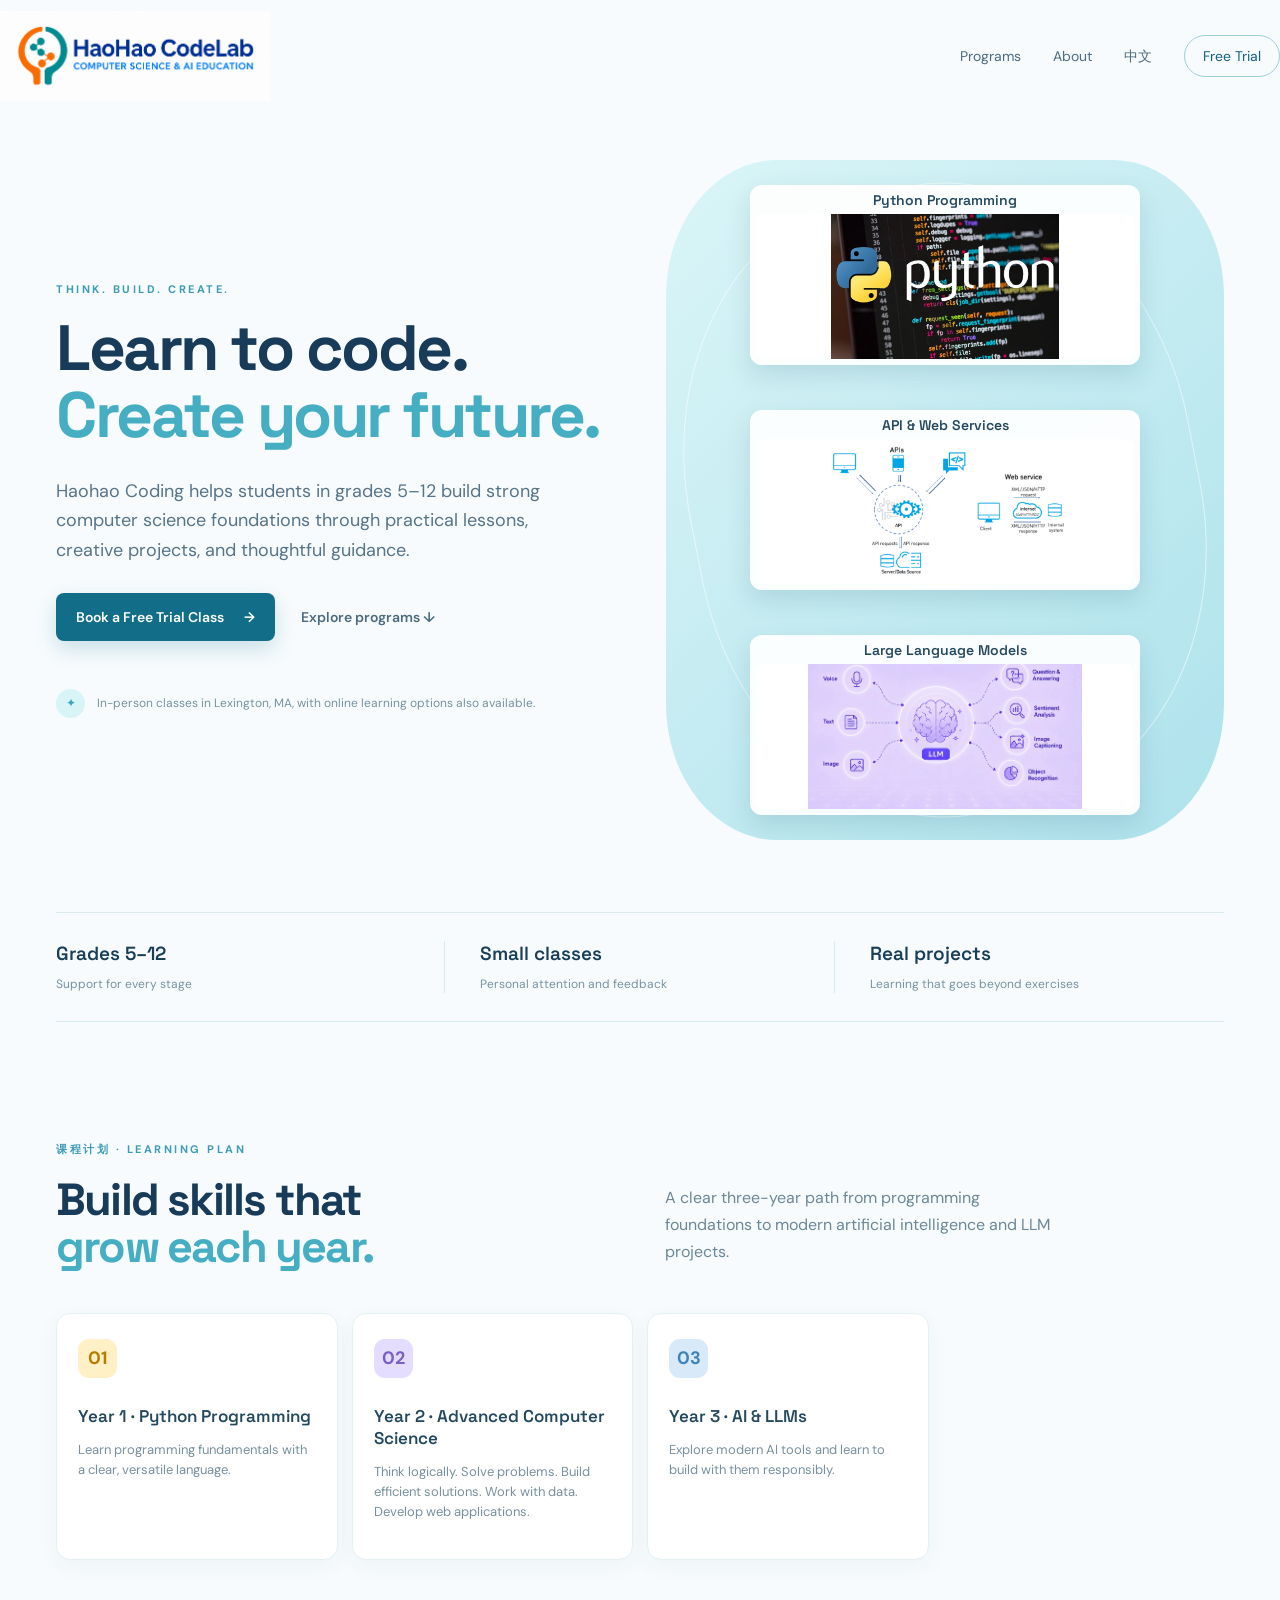
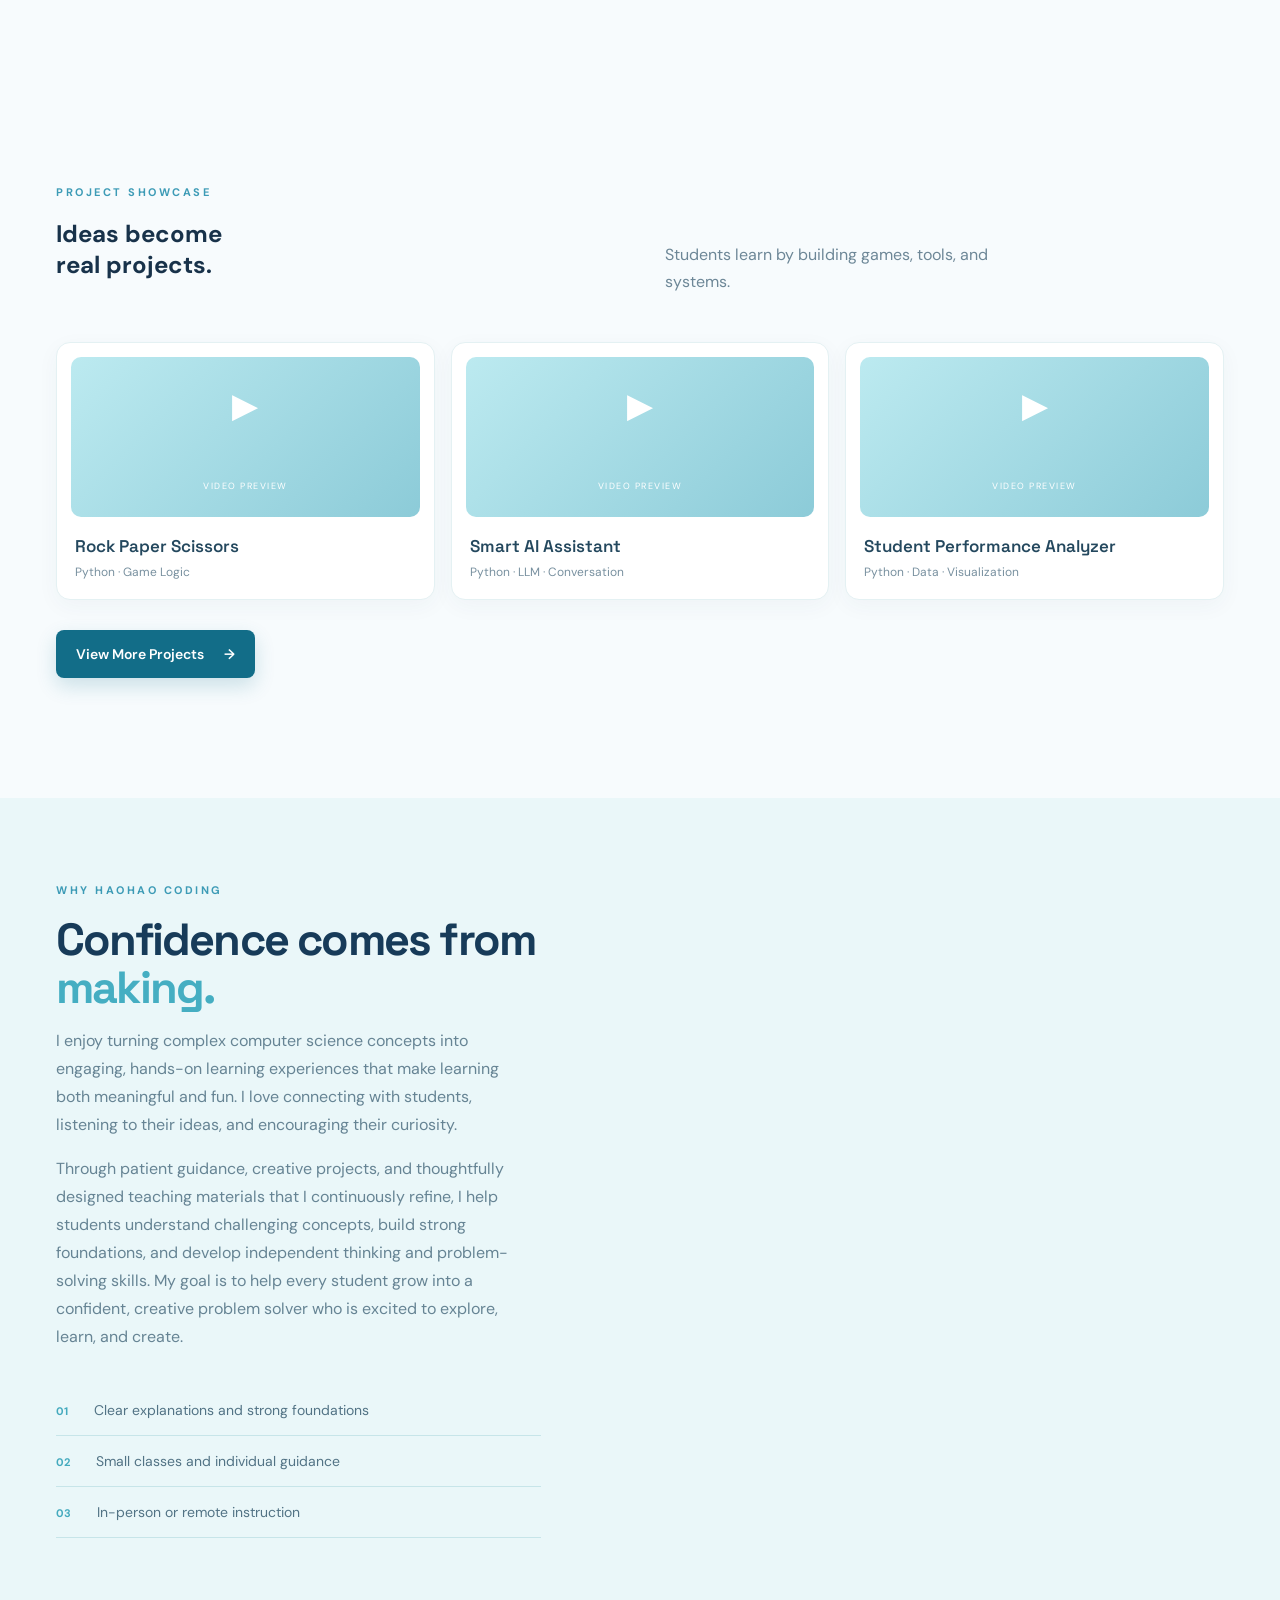
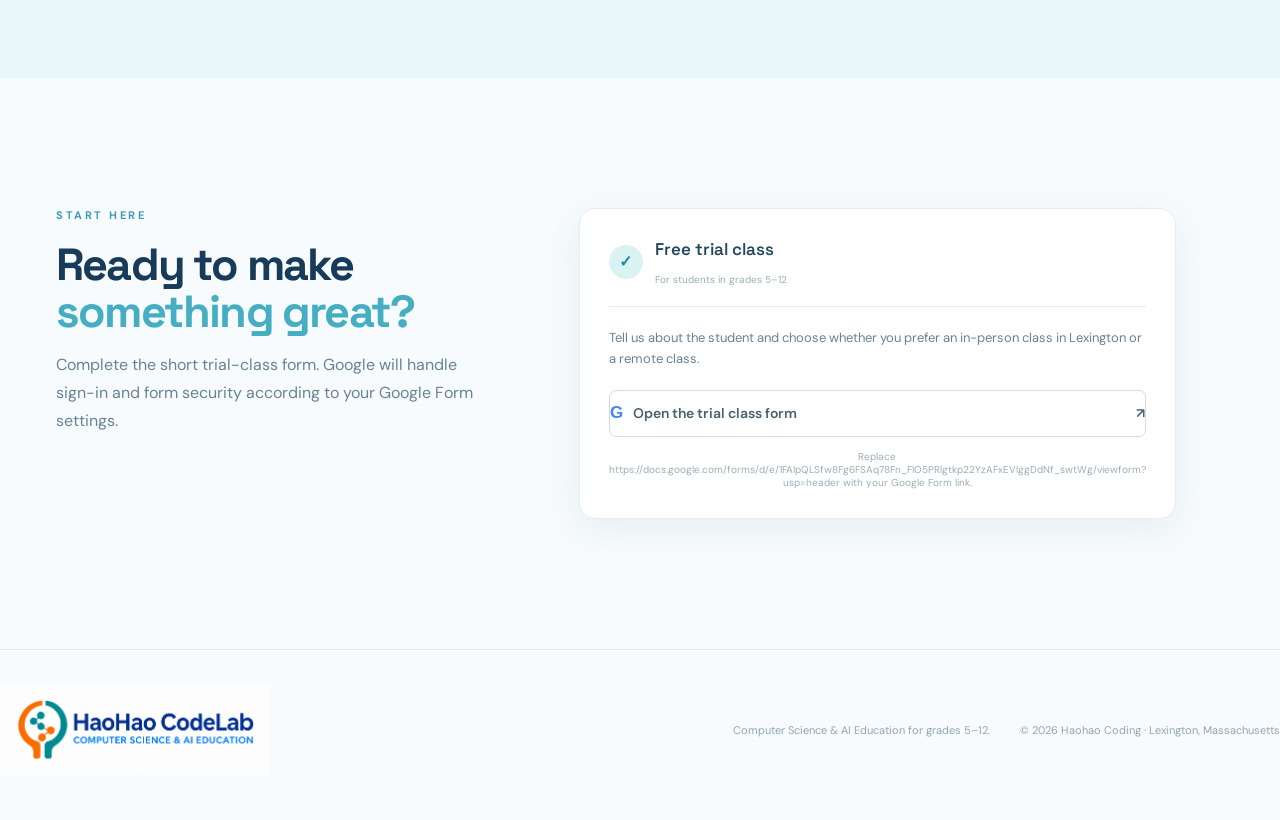
==== index.html @ fd40364b "first version" ====
<!doctype html>
<html lang="en">
<head><meta charset="utf-8"><meta name="viewport" content="width=device-width, initial-scale=1"><title>Haohao Coding | Computer Science &amp; AI Education</title><link rel="stylesheet" href="static/style.css"></head>
<body>
<header class="site-header"><a class="brand logo-brand" href="#top"><img src="static/logo-english.png" alt="HaoHao CodeLab"></a><nav><a href="#programs">Programs</a><a href="#about">About</a><a href="index-zh.html">中文</a><a class="nav-cta" href="https://docs.google.com/forms/d/e/1FAIpQLSfw8Fg6FSAq78Fn_FIO5PRlgtkp22YzAFxEVlggDdNf_swtWg/viewform?usp=header">Free Trial</a></nav></header>
<main id="top">
<section class="hero-home"><div class="hero-copy"><p class="eyebrow">THINK. BUILD. CREATE.</p><h1>Learn to code.<br><span>Create your future.</span></h1><p class="hero-lede">Haohao Coding helps students in grades 5–12 build strong computer science foundations through practical lessons, creative projects, and thoughtful guidance.</p><div class="hero-actions"><a class="button primary" href="https://docs.google.com/forms/d/e/1FAIpQLSfw8Fg6FSAq78Fn_FIO5PRlgtkp22YzAFxEVlggDdNf_swtWg/viewform?usp=header">Book a Free Trial Class <span>→</span></a><a class="text-link" href="#programs">Explore programs ↓</a></div><div class="hero-note"><span class="note-icon">✦</span><span>In-person classes in Lexington, MA, with online learning options also available.</span></div></div><div class="hero-art"><div class="visual-cards"><article class="visual-card"><img src="static/python-programming.png" alt="Python programming"><strong>Python Programming</strong></article><article class="visual-card"><img src="static/api-web-service.png" alt="API and web services"><strong>API &amp; Web Services</strong></article><article class="visual-card"><img src="static/llm-applications.png" alt="Large language model applications"><strong>Large Language Models</strong></article></div><div class="spark">✦</div></div></section>
<section class="trust-row"><div><strong>Grades 5–12</strong><span>Support for every stage</span></div><div><strong>Small classes</strong><span>Personal attention and feedback</span></div><div><strong>Real projects</strong><span>Learning that goes beyond exercises</span></div></section>
<section id="programs" class="section"><div class="section-heading"><div><p class="eyebrow">课程计划 · LEARNING PLAN</p><h2>Build skills that<br><span>grow each year.</span></h2></div><p>A clear three-year path from programming foundations to modern artificial intelligence and LLM projects.</p></div><div class="program-grid"><article><div class="program-icon python">01</div><h3>Year 1 · Python Programming</h3><p>Learn programming fundamentals with a clear, versatile language.</p></article><article><div class="program-icon algorithms">02</div><h3>Year 2 · Advanced Computer Science</h3><p>Think logically. Solve problems. Build efficient solutions. Work with data. Develop web applications.</p></article><article><div class="program-icon ai">03</div><h3>Year 3 · AI & LLMs</h3><p>Explore modern AI tools and learn to build with them responsibly.</p></article></div></section>
<section id="projects" class="projects-section"><div class="section-heading"><div><p class="eyebrow">PROJECT SHOWCASE</p><h2>Ideas become<br><span>real projects.</span></h2></div><p>Students learn by building games, tools, and systems.</p></div><div class="project-grid"><article class="project-card"><div class="video-placeholder">▶<small>VIDEO PREVIEW</small></div><h3>Rock Paper Scissors</h3><p>Python · Game Logic</p></article><article class="project-card"><div class="video-placeholder">▶<small>VIDEO PREVIEW</small></div><h3>Smart AI Assistant</h3><p>Python · LLM · Conversation</p></article><article class="project-card"><div class="video-placeholder">▶<small>VIDEO PREVIEW</small></div><h3>Student Performance Analyzer</h3><p>Python · Data · Visualization</p></article></div><a class="button primary project-more" href="https://docs.google.com/forms/d/e/1FAIpQLSfw8Fg6FSAq78Fn_FIO5PRlgtkp22YzAFxEVlggDdNf_swtWg/viewform?usp=header">View More Projects <span>→</span></a></section><section id="about" class="about-section"><div class="about-copy"><p class="eyebrow">WHY HAOHAO CODING</p><h2>Confidence comes from <span>making.</span></h2><p>I enjoy turning complex computer science concepts into engaging, hands-on learning experiences that make learning both meaningful and fun. I love connecting with students, listening to their ideas, and encouraging their curiosity.</p><p>Through patient guidance, creative projects, and thoughtfully designed teaching materials that I continuously refine, I help students understand challenging concepts, build strong foundations, and develop independent thinking and problem-solving skills. My goal is to help every student grow into a confident, creative problem solver who is excited to explore, learn, and create.</p><ul><li><strong>01</strong> Clear explanations and strong foundations</li><li><strong>02</strong> Small classes and individual guidance</li><li><strong>03</strong> In-person or remote instruction</li></ul></div></section>
<section id="trial" class="trial-section"><div><p class="eyebrow">START HERE</p><h2>Ready to make<br><span>something great?</span></h2><p>Complete the short trial-class form. Google will handle sign-in and form security according to your Google Form settings.</p></div><div class="trial-card"><div class="form-intro"><span class="form-check">✓</span><div><strong>Free trial class</strong><small>For students in grades 5–12</small></div></div><p class="form-copy">Tell us about the student and choose whether you prefer an in-person class in Lexington or a remote class.</p><a class="google-button google-link" href="https://docs.google.com/forms/d/e/1FAIpQLSfw8Fg6FSAq78Fn_FIO5PRlgtkp22YzAFxEVlggDdNf_swtWg/viewform?usp=header" target="_blank" rel="noopener"><span class="google-g">G</span> Open the trial class form <span class="link-arrow">↗</span></a><small class="form-footnote">Replace https://docs.google.com/forms/d/e/1FAIpQLSfw8Fg6FSAq78Fn_FIO5PRlgtkp22YzAFxEVlggDdNf_swtWg/viewform?usp=header with your Google Form link.</small></div></section>
</main><footer><a class="brand logo-brand" href="#top"><img src="static/logo-english.png" alt="HaoHao CodeLab"></a><p>Computer Science &amp; AI Education for grades 5–12.</p><span>© 2026 Haohao Coding · Lexington, Massachusetts</span></footer>
</body></html>
---- static/style.css ----
@import url('https://fonts.googleapis.com/css2?family=DM+Sans:wght@400;500;600;700&family=Space+Grotesk:wght@500;600;700&display=swap');
.visual-card img{height:150px;object-fit:contain;background:#fff}.visual-card small{display:none}.visual-cards{inset:8% 4% 10%;gap:12px}
.logo-brand{display:block;width:270px}.logo-brand img{display:block;width:100%;height:auto}.site-header{min-height:112px}
.about-photo{display:none}.about-section{grid-template-columns:1fr;gap:0}.ai-diagram{display:none}.llm-mini-diagram{display:block;width:100%;max-height:105px;object-fit:cover;object-position:center;border-radius:8px;margin-top:5px}.visual-cards{position:absolute;z-index:2;inset:12% 7% 12%;display:grid;grid-template-columns:repeat(3,1fr);gap:10px;align-items:center}.visual-card{background:#ffffffed;border-radius:12px;padding:7px;box-shadow:0 10px 25px #19536b25;color:#24485e}.visual-card img{display:block;width:100%;height:125px;object-fit:cover;border-radius:8px}.visual-card strong{display:block;font:600 12px 'Space Grotesk';margin:9px 3px 4px}.visual-card small{display:block;font-size:9px;line-height:1.35;color:#78909f;margin:0 3px 4px}.projects-section{padding:95px 0 120px}.project-grid{display:grid;grid-template-columns:repeat(3,1fr);gap:16px}.project-card{background:#fff;border:1px solid #e4f1f3;border-radius:14px;padding:14px;box-shadow:0 6px 22px #294d5d0b}.video-placeholder{height:160px;border-radius:10px;background:linear-gradient(135deg,#bceaf0,#8ccbd8);display:grid;place-items:center;color:#fff;font-size:34px}.video-placeholder small{display:block;font-size:9px;letter-spacing:1.5px}.project-card h3{font:600 17px 'Space Grotesk';color:#24485e;margin:18px 4px 7px}.project-card p{font-size:12px;color:#78909f;margin:0 4px 5px}.project-more{margin-top:30px}
.google-link{display:flex;align-items:center;justify-content:center;text-decoration:none}.link-arrow{margin-left:auto}.form-intro{display:flex;align-items:center;gap:12px;padding-bottom:20px;border-bottom:1px solid #e5eff1}.form-check{display:grid;place-items:center;width:34px;height:34px;border-radius:50%;background:#d9f3f3;color:#218b9d;font-weight:700}.form-intro strong{display:block;color:#24485e;font:600 17px 'Space Grotesk'}.form-intro small{display:block;color:#8ba1ab;font-size:11px;margin-top:4px}.form-copy{color:#668494;font-size:13px;line-height:1.65;margin:20px 0}.form-footnote{display:block;text-align:center;color:#9aadb7;font-size:10px;margin-top:14px}
:root{font-family:'DM Sans',sans-serif;color:#18324a;background:#f7fbfd}*{box-sizing:border-box}html{scroll-behavior:smooth}body{margin:0}main{max-width:1280px;margin:auto;padding:0 56px}.site-header{height:88px;display:flex;align-items:center;justify-content:space-between}.brand{display:flex;align-items:center;gap:11px;color:#173b59;text-decoration:none;font-weight:700;font-size:17px;line-height:1.05}.brand small{display:block;font-size:8px;letter-spacing:2px;color:#6d91aa;margin-top:5px}.brand-mark{display:grid;place-items:center;width:35px;height:35px;background:#bce8f1;border-radius:10px;color:#106484;font-family:serif;font-size:22px}nav{display:flex;gap:32px;align-items:center}nav a,.text-link{color:#4d6b7f;text-decoration:none;font-size:14px}.nav-cta{border:1px solid #9ecfdc;border-radius:999px;padding:11px 18px;color:#12627d!important}.hero-home{display:grid;grid-template-columns:1.02fr .98fr;gap:30px;min-height:585px;align-items:center;padding:48px 0 72px}.eyebrow{font-size:11px;letter-spacing:2.5px;color:#3d9bb6;font-weight:700;margin:0 0 19px}.hero-copy h1,.section h2,.about-copy h2,.trial-section h2{font-family:'Space Grotesk',sans-serif;font-size:clamp(42px,5vw,70px);line-height:1.05;letter-spacing:-2.5px;margin:0;color:#173b59}.hero-copy h1 span,.section h2 span,.about-copy h2 span,.trial-section h2 span{color:#45aec2}.hero-lede{font-size:18px;line-height:1.65;color:#587488;max-width:515px;margin:27px 0}.hero-actions{display:flex;align-items:center;gap:26px}.button{display:inline-flex;gap:20px;align-items:center;text-decoration:none;border:0;cursor:pointer;border-radius:8px;padding:15px 20px;font:600 14px 'DM Sans'}.primary{background:#126d88;color:#fff;box-shadow:0 8px 20px #126d8830}.text-link{font-weight:600}.hero-note{display:flex;align-items:center;gap:12px;margin-top:48px;font-size:12px;line-height:1.5;color:#7892a2}.hero-note strong{color:#467187;font-weight:600}.note-icon{display:grid;place-items:center;width:29px;height:29px;border-radius:50%;background:#d8f4f7;color:#3ca6bc}.hero-art{height:460px;position:relative;background:linear-gradient(135deg,#daf5f7,#aee2ec);border-radius:45% 45% 38% 42%;overflow:hidden}.hero-art:after{content:'';position:absolute;inset:25px;border:1px solid #fff8;border-radius:45%;transform:rotate(-11deg)}.code-card{position:absolute;z-index:2;left:16%;top:25%;width:68%;padding:18px 20px 25px;background:#173b59ed;border-radius:15px;box-shadow:0 20px 35px #19536b35;transform:rotate(-5deg)}.code-top{color:#a8c3d1;font-size:10px;display:flex;gap:6px;align-items:center;margin-bottom:25px}.code-top i{display:block;width:7px;height:7px;border-radius:50%;background:#69d1d1}.code-top i:nth-child(2){background:#f5d37a}.code-top i:nth-child(3){background:#e58a88}.code-top span{margin-left:auto}.code-card code{color:#d6f5f2;line-height:1.65;font-size:18px}.code-card b{color:#f4a87d}.code-card em{color:#79d9c3;font-style:normal}.code-card code span{color:#9dc8f4}.code-card strong{color:#f5d37a;font-weight:400}.spark{position:absolute;z-index:2;right:16%;top:19%;font-size:30px;color:#fff}.pill{position:absolute;z-index:3;bottom:15%;right:14%;padding:10px 14px;border-radius:30px;background:#fff;color:#347790;font-size:9px;letter-spacing:1px;font-weight:700;box-shadow:0 9px 20px #247a8b25}.trust-row{display:grid;grid-template-columns:repeat(3,1fr);border-top:1px solid #d9ebef;border-bottom:1px solid #d9ebef;padding:28px 0;margin-bottom:120px}.trust-row div{padding:0 35px;border-right:1px solid #d9ebef}.trust-row div:first-child{padding-left:0}.trust-row div:last-child{border:0}.trust-row strong{display:block;color:#183e58;font:600 19px 'Space Grotesk';margin-bottom:6px}.trust-row span{color:#7892a2;font-size:12px}.section{padding-bottom:130px}.section-heading{display:grid;grid-template-columns:1fr 1fr;gap:50px;align-items:end;margin-bottom:42px}.section-heading p:last-child{color:#6d8797;line-height:1.7;max-width:390px;margin:0 0 5px}.section h2,.about-copy h2,.trial-section h2{font-size:45px;letter-spacing:-1.8px}.program-grid{display:grid;grid-template-columns:repeat(4,1fr);gap:14px}.program-grid article{background:#fff;padding:25px 21px 22px;border-radius:14px;box-shadow:0 6px 22px #294d5d0b;border:1px solid #e4f1f3}.program-icon{width:39px;height:39px;border-radius:11px;display:grid;place-items:center;font-size:18px;font-weight:700;margin-bottom:27px}.python{background:#fff0c6;color:#b67d00}.algorithms{background:#e5ddff;color:#7960cb}.web{background:#d4f1e7;color:#258565;font-size:14px}.ai{background:#d8eafa;color:#3e83bb}.program-grid h3{font:600 17px 'Space Grotesk';margin:0 0 11px;color:#24485e}.program-grid p{color:#78909f;font-size:13px;line-height:1.55;min-height:62px}.about-section{display:grid;grid-template-columns:.9fr 1.1fr;gap:90px;align-items:center;padding:85px 56px 140px;background:#eaf7f9;margin:0 -56px}.about-photo{height:430px;background:linear-gradient(145deg,#b8e5eb,#76bdcb);border-radius:35px 8px 35px 8px;display:grid;place-items:center}.photo-placeholder{text-align:center;color:#fff8;font:700 30px/1.1 'Space Grotesk';letter-spacing:4px;transform:rotate(-8deg)}.about-copy>p:not(.eyebrow),.trial-section>div>p:last-child{color:#668494;line-height:1.75;max-width:480px}.about-copy ul{list-style:none;padding:18px 0 0;margin:0}.about-copy li{padding:16px 0;border-bottom:1px solid #c7e5e9;color:#527385;font-size:14px}.about-copy li strong{color:#44aabe;margin-right:22px;font-size:11px}.trial-section{display:grid;grid-template-columns:.9fr 1.1fr;gap:90px;padding:130px 0}.trial-card{background:#fff;padding:29px;border-radius:16px;box-shadow:0 10px 35px #254d6014;border:1px solid #e2f0f2}.google-button{width:100%;height:47px;border:1px solid #cfdee5;border-radius:7px;background:#fff;color:#466173;font:600 14px 'DM Sans';cursor:pointer}.google-g{font:700 17px Arial;color:#4285f4;margin-right:10px}.form-divider{display:flex;align-items:center;gap:10px;color:#9aadb7;font-size:11px;margin:22px 0}.form-divider:before,.form-divider:after{content:'';height:1px;background:#e5eff1;flex:1}label{display:block;color:#567587;font-size:11px;font-weight:600;margin-bottom:14px}input,select{display:block;width:100%;margin-top:7px;border:1px solid #d7e6ea;border-radius:6px;padding:11px;font:13px 'DM Sans';color:#78909f;background:#fbfeff}.form-row{display:grid;grid-template-columns:1fr 1fr;gap:12px}.full{width:100%;justify-content:space-between;margin-top:3px}.trial-card small{display:block;text-align:center;color:#9aadb7;font-size:10px;margin-top:13px}footer{border-top:1px solid #d9ebef;padding:35px 0 45px;display:flex;align-items:center;gap:30px;color:#92a5af;font-size:11px}footer .brand{margin-right:auto}footer p{margin:0}@media(max-width:800px){main{padding:0 22px}.site-header{height:75px}nav a:not(.nav-cta){display:none}.hero-home,.about-section,.trial-section{grid-template-columns:1fr;gap:45px}.hero-home{padding:45px 0}.hero-art{height:350px}.trust-row{margin-bottom:80px}.program-grid{grid-template-columns:1fr 1fr}.section-heading{grid-template-columns:1fr;gap:18px}.about-section{margin:0 -22px;padding-left:22px;padding-right:22px}.about-photo{height:300px}.trial-section{padding:85px 0}.section{padding-bottom:80px}footer{display:block}footer .brand{margin-bottom:18px}footer p{margin-bottom:10px}}@media(max-width:480px){.hero-copy h1{font-size:43px}.program-grid,.form-row{grid-template-columns:1fr}.hero-actions{align-items:flex-start;flex-direction:column;gap:16px}.trust-row{grid-template-columns:1fr;gap:20px}.trust-row div{padding:0;border:0}.code-card{left:8%;width:84%}.code-card code{font-size:14px}}

/* Final image display override: preserve the complete artwork without cropping. */
.visual-card img{height:150px;object-fit:contain;background:#fff;object-position:center}.visual-card{overflow:hidden}
@media(max-width:800px){.visual-card img{height:115px}}

/* Stack hero visual cards vertically. */
.visual-cards{grid-template-columns:1fr;inset:7% 14% 7%;gap:8px}.visual-card{display:grid;grid-template-columns:92px 1fr;column-gap:10px;align-items:center;padding:6px}.visual-card img{height:76px;grid-row:span 2}.visual-card strong{margin:0;font-size:11px}.visual-card small{display:none}.hero-art{min-height:520px}
@media(max-width:800px){.hero-art{min-height:470px}.visual-cards{inset:6% 12%}.visual-card{grid-template-columns:78px 1fr}.visual-card img{height:64px}}

/* Larger stacked visual cards with titles above images. */
.visual-cards{inset:5% 11% 5%;gap:10px}.visual-card{display:flex;flex-direction:column;align-items:stretch;padding:8px}.visual-card strong{order:-1;margin:0 3px 6px;font-size:12px}.visual-card img{width:100%;height:105px;grid-row:auto}.hero-art{min-height:620px}
@media(max-width:800px){.hero-art{min-height:560px}.visual-cards{inset:5% 10%}.visual-card img{height:88px}}

@media(min-width:801px){.hero-art{min-height:680px}.visual-cards{inset:3% 7% 3%;gap:8px}.visual-card{padding:6px;text-align:center}.visual-card strong{font-size:14px;margin:0 0 5px}.visual-card img{height:145px}.visual-card small{text-align:center}}

/* Final hero-art shape override. */
.hero-art{border-radius:20% 20% 20% 20%}.pill{display:none}

.visual-cards{inset:1% 15% 1%}
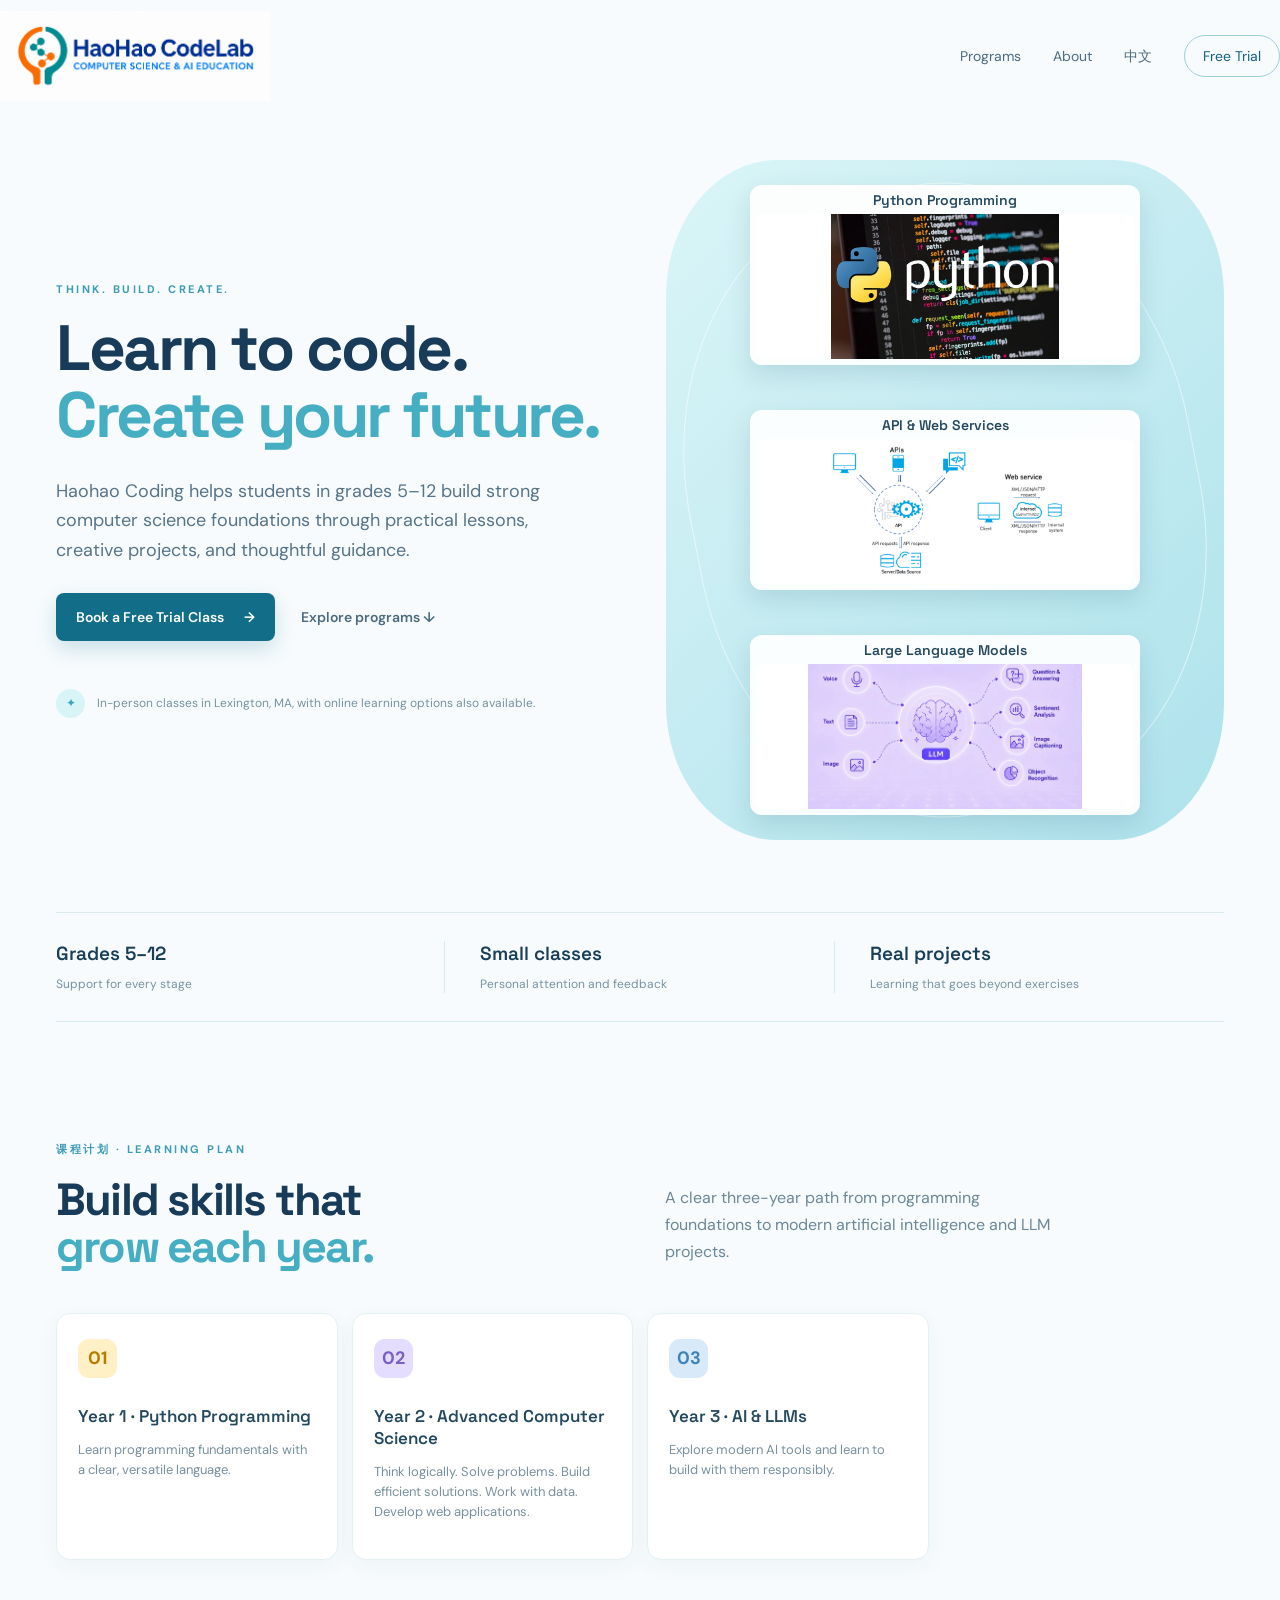
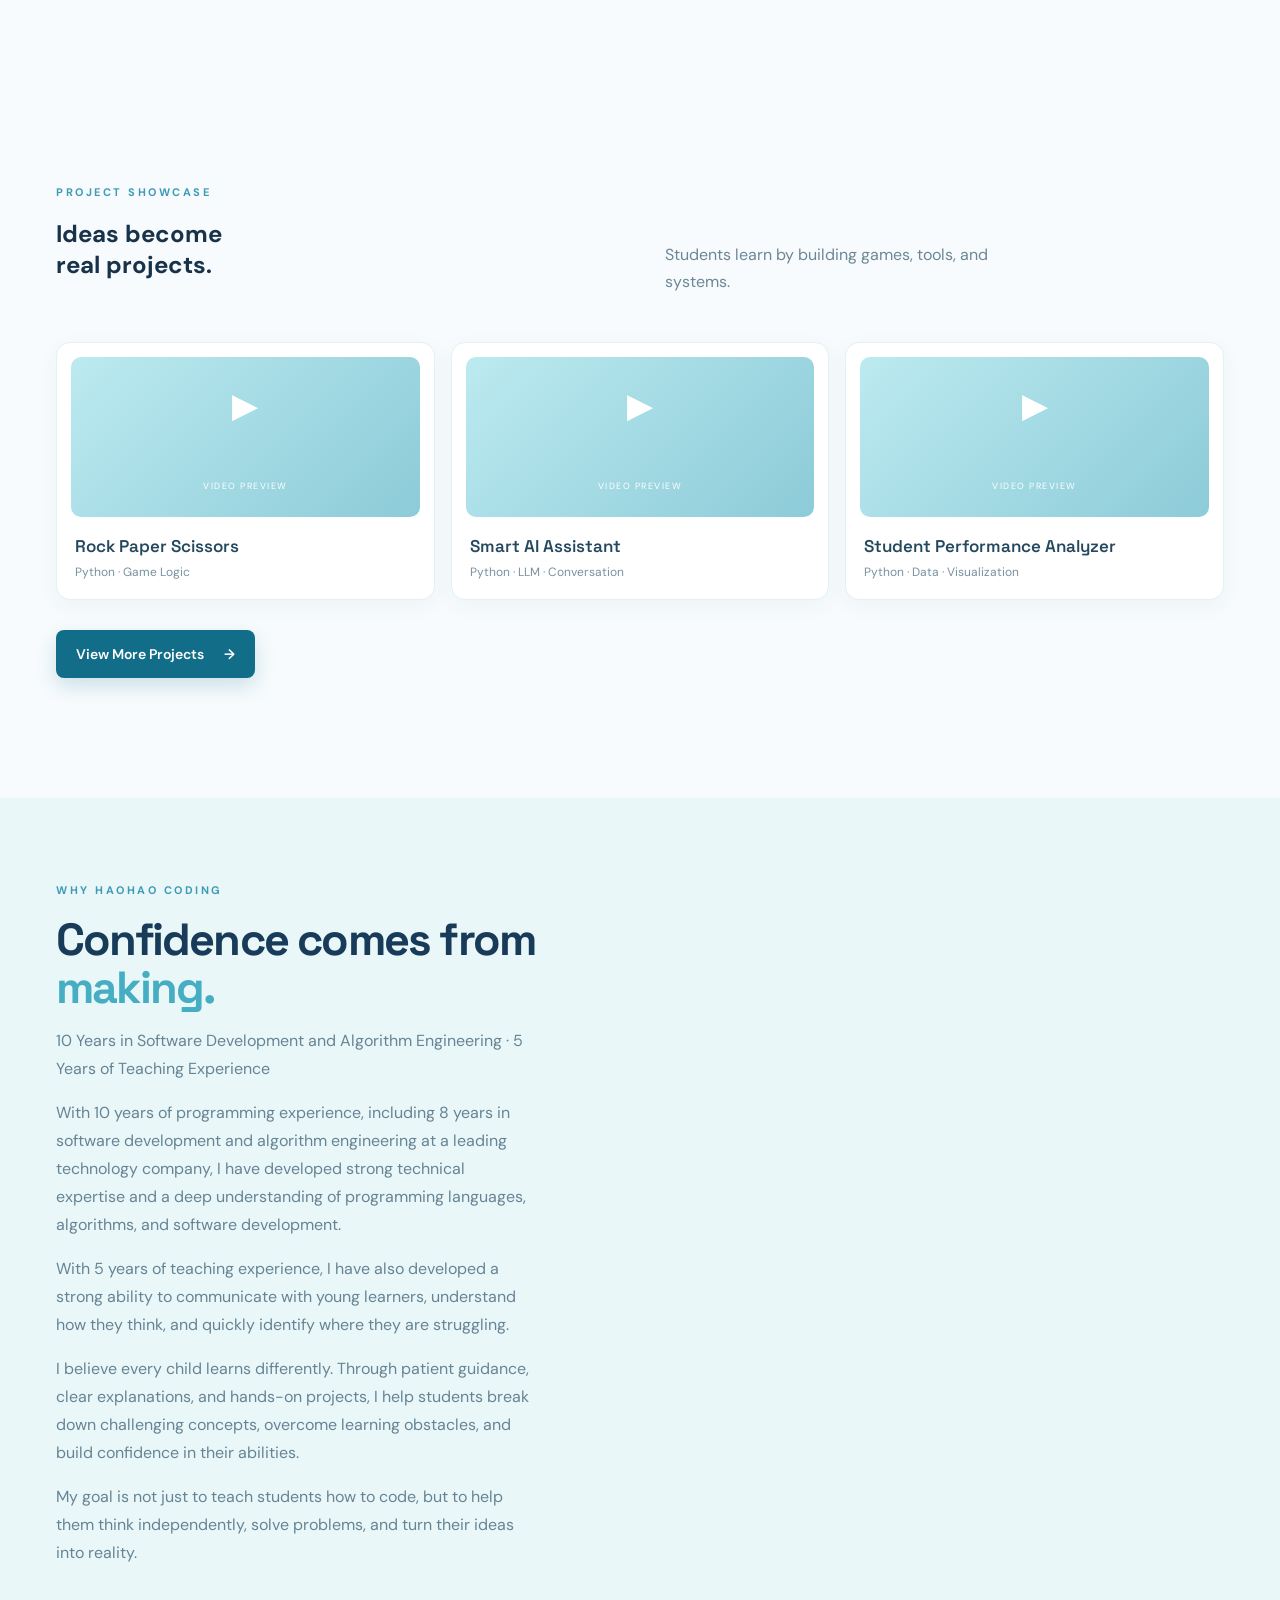
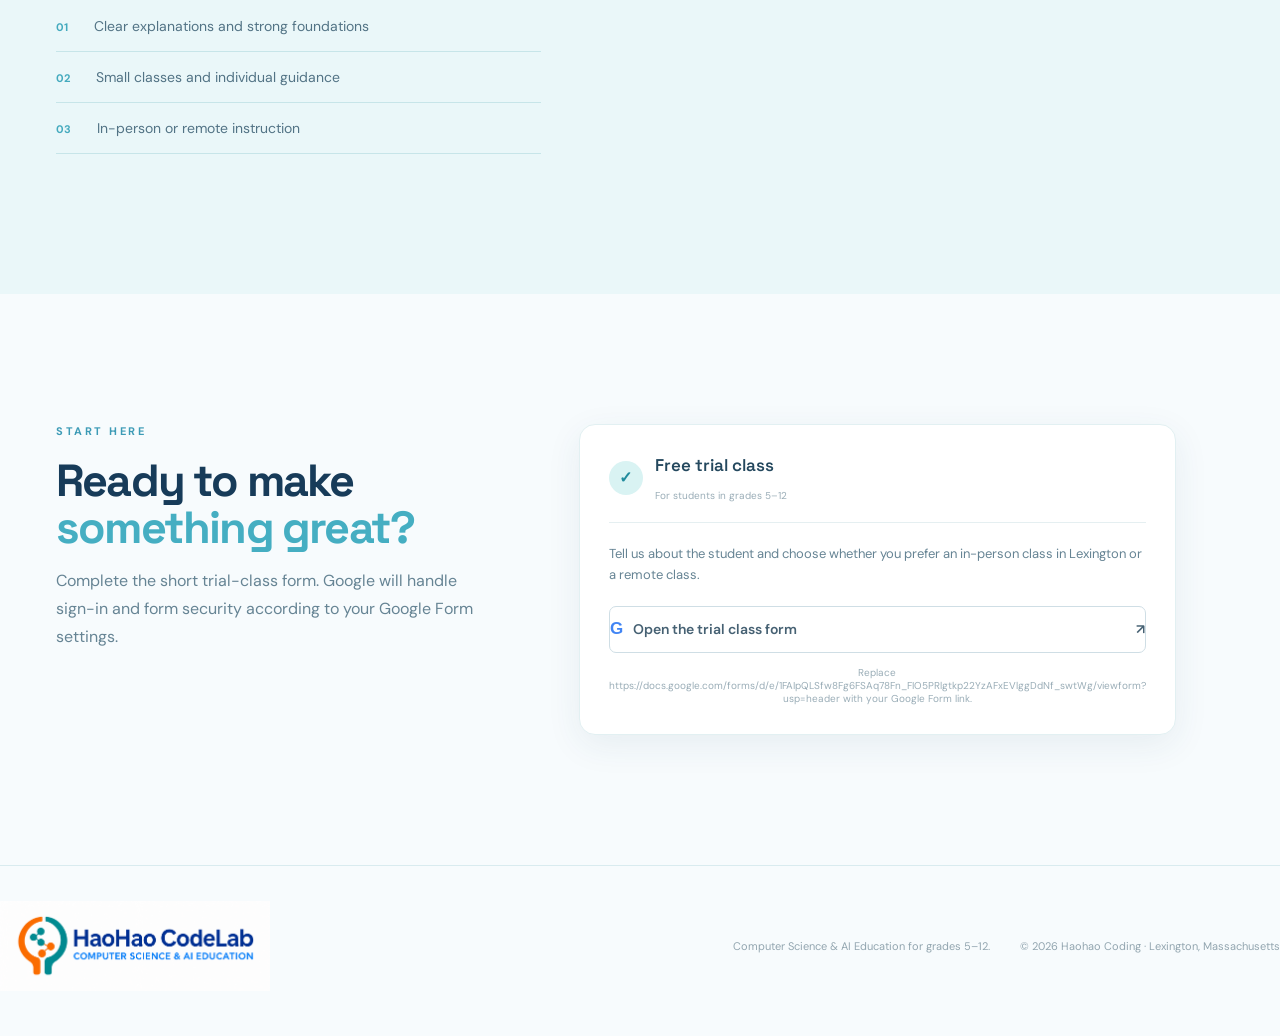
==== commit 2e34481e: "Add files via upload" ====
--- a/index.html
+++ b/index.html
@@ -7,7 +7,7 @@
 <section class="hero-home"><div class="hero-copy"><p class="eyebrow">THINK. BUILD. CREATE.</p><h1>Learn to code.<br><span>Create your future.</span></h1><p class="hero-lede">Haohao Coding helps students in grades 5–12 build strong computer science foundations through practical lessons, creative projects, and thoughtful guidance.</p><div class="hero-actions"><a class="button primary" href="https://docs.google.com/forms/d/e/1FAIpQLSfw8Fg6FSAq78Fn_FIO5PRlgtkp22YzAFxEVlggDdNf_swtWg/viewform?usp=header">Book a Free Trial Class <span>→</span></a><a class="text-link" href="#programs">Explore programs ↓</a></div><div class="hero-note"><span class="note-icon">✦</span><span>In-person classes in Lexington, MA, with online learning options also available.</span></div></div><div class="hero-art"><div class="visual-cards"><article class="visual-card"><img src="static/python-programming.png" alt="Python programming"><strong>Python Programming</strong></article><article class="visual-card"><img src="static/api-web-service.png" alt="API and web services"><strong>API &amp; Web Services</strong></article><article class="visual-card"><img src="static/llm-applications.png" alt="Large language model applications"><strong>Large Language Models</strong></article></div><div class="spark">✦</div></div></section>
 <section class="trust-row"><div><strong>Grades 5–12</strong><span>Support for every stage</span></div><div><strong>Small classes</strong><span>Personal attention and feedback</span></div><div><strong>Real projects</strong><span>Learning that goes beyond exercises</span></div></section>
 <section id="programs" class="section"><div class="section-heading"><div><p class="eyebrow">课程计划 · LEARNING PLAN</p><h2>Build skills that<br><span>grow each year.</span></h2></div><p>A clear three-year path from programming foundations to modern artificial intelligence and LLM projects.</p></div><div class="program-grid"><article><div class="program-icon python">01</div><h3>Year 1 · Python Programming</h3><p>Learn programming fundamentals with a clear, versatile language.</p></article><article><div class="program-icon algorithms">02</div><h3>Year 2 · Advanced Computer Science</h3><p>Think logically. Solve problems. Build efficient solutions. Work with data. Develop web applications.</p></article><article><div class="program-icon ai">03</div><h3>Year 3 · AI & LLMs</h3><p>Explore modern AI tools and learn to build with them responsibly.</p></article></div></section>
-<section id="projects" class="projects-section"><div class="section-heading"><div><p class="eyebrow">PROJECT SHOWCASE</p><h2>Ideas become<br><span>real projects.</span></h2></div><p>Students learn by building games, tools, and systems.</p></div><div class="project-grid"><article class="project-card"><div class="video-placeholder">▶<small>VIDEO PREVIEW</small></div><h3>Rock Paper Scissors</h3><p>Python · Game Logic</p></article><article class="project-card"><div class="video-placeholder">▶<small>VIDEO PREVIEW</small></div><h3>Smart AI Assistant</h3><p>Python · LLM · Conversation</p></article><article class="project-card"><div class="video-placeholder">▶<small>VIDEO PREVIEW</small></div><h3>Student Performance Analyzer</h3><p>Python · Data · Visualization</p></article></div><a class="button primary project-more" href="https://docs.google.com/forms/d/e/1FAIpQLSfw8Fg6FSAq78Fn_FIO5PRlgtkp22YzAFxEVlggDdNf_swtWg/viewform?usp=header">View More Projects <span>→</span></a></section><section id="about" class="about-section"><div class="about-copy"><p class="eyebrow">WHY HAOHAO CODING</p><h2>Confidence comes from <span>making.</span></h2><p>I enjoy turning complex computer science concepts into engaging, hands-on learning experiences that make learning both meaningful and fun. I love connecting with students, listening to their ideas, and encouraging their curiosity.</p><p>Through patient guidance, creative projects, and thoughtfully designed teaching materials that I continuously refine, I help students understand challenging concepts, build strong foundations, and develop independent thinking and problem-solving skills. My goal is to help every student grow into a confident, creative problem solver who is excited to explore, learn, and create.</p><ul><li><strong>01</strong> Clear explanations and strong foundations</li><li><strong>02</strong> Small classes and individual guidance</li><li><strong>03</strong> In-person or remote instruction</li></ul></div></section>
+<section id="projects" class="projects-section"><div class="section-heading"><div><p class="eyebrow">PROJECT SHOWCASE</p><h2>Ideas become<br><span>real projects.</span></h2></div><p>Students learn by building games, tools, and systems.</p></div><div class="project-grid"><article class="project-card"><div class="video-placeholder">▶<small>VIDEO PREVIEW</small></div><h3>Rock Paper Scissors</h3><p>Python · Game Logic</p></article><article class="project-card"><div class="video-placeholder">▶<small>VIDEO PREVIEW</small></div><h3>Smart AI Assistant</h3><p>Python · LLM · Conversation</p></article><article class="project-card"><div class="video-placeholder">▶<small>VIDEO PREVIEW</small></div><h3>Student Performance Analyzer</h3><p>Python · Data · Visualization</p></article></div><a class="button primary project-more" href="https://docs.google.com/forms/d/e/1FAIpQLSfw8Fg6FSAq78Fn_FIO5PRlgtkp22YzAFxEVlggDdNf_swtWg/viewform?usp=header">View More Projects <span>→</span></a></section><section id="about" class="about-section"><div class="about-copy"><p class="eyebrow">WHY HAOHAO CODING</p><h2>Confidence comes from <span>making.</span></h2><p>10 Years in Software Development and Algorithm Engineering · 5 Years of Teaching Experience</p><p>With 10 years of programming experience, including 8 years in software development and algorithm engineering at a leading technology company, I have developed strong technical expertise and a deep understanding of programming languages, algorithms, and software development.</p><p>With 5 years of teaching experience, I have also developed a strong ability to communicate with young learners, understand how they think, and quickly identify where they are struggling.</p><p>I believe every child learns differently. Through patient guidance, clear explanations, and hands-on projects, I help students break down challenging concepts, overcome learning obstacles, and build confidence in their abilities.</p><p>My goal is not just to teach students how to code, but to help them think independently, solve problems, and turn their ideas into reality.</p><ul><li><strong>01</strong> Clear explanations and strong foundations</li><li><strong>02</strong> Small classes and individual guidance</li><li><strong>03</strong> In-person or remote instruction</li></ul></div></section>
 <section id="trial" class="trial-section"><div><p class="eyebrow">START HERE</p><h2>Ready to make<br><span>something great?</span></h2><p>Complete the short trial-class form. Google will handle sign-in and form security according to your Google Form settings.</p></div><div class="trial-card"><div class="form-intro"><span class="form-check">✓</span><div><strong>Free trial class</strong><small>For students in grades 5–12</small></div></div><p class="form-copy">Tell us about the student and choose whether you prefer an in-person class in Lexington or a remote class.</p><a class="google-button google-link" href="https://docs.google.com/forms/d/e/1FAIpQLSfw8Fg6FSAq78Fn_FIO5PRlgtkp22YzAFxEVlggDdNf_swtWg/viewform?usp=header" target="_blank" rel="noopener"><span class="google-g">G</span> Open the trial class form <span class="link-arrow">↗</span></a><small class="form-footnote">Replace https://docs.google.com/forms/d/e/1FAIpQLSfw8Fg6FSAq78Fn_FIO5PRlgtkp22YzAFxEVlggDdNf_swtWg/viewform?usp=header with your Google Form link.</small></div></section>
 </main><footer><a class="brand logo-brand" href="#top"><img src="static/logo-english.png" alt="HaoHao CodeLab"></a><p>Computer Science &amp; AI Education for grades 5–12.</p><span>© 2026 Haohao Coding · Lexington, Massachusetts</span></footer>
 </body></html>
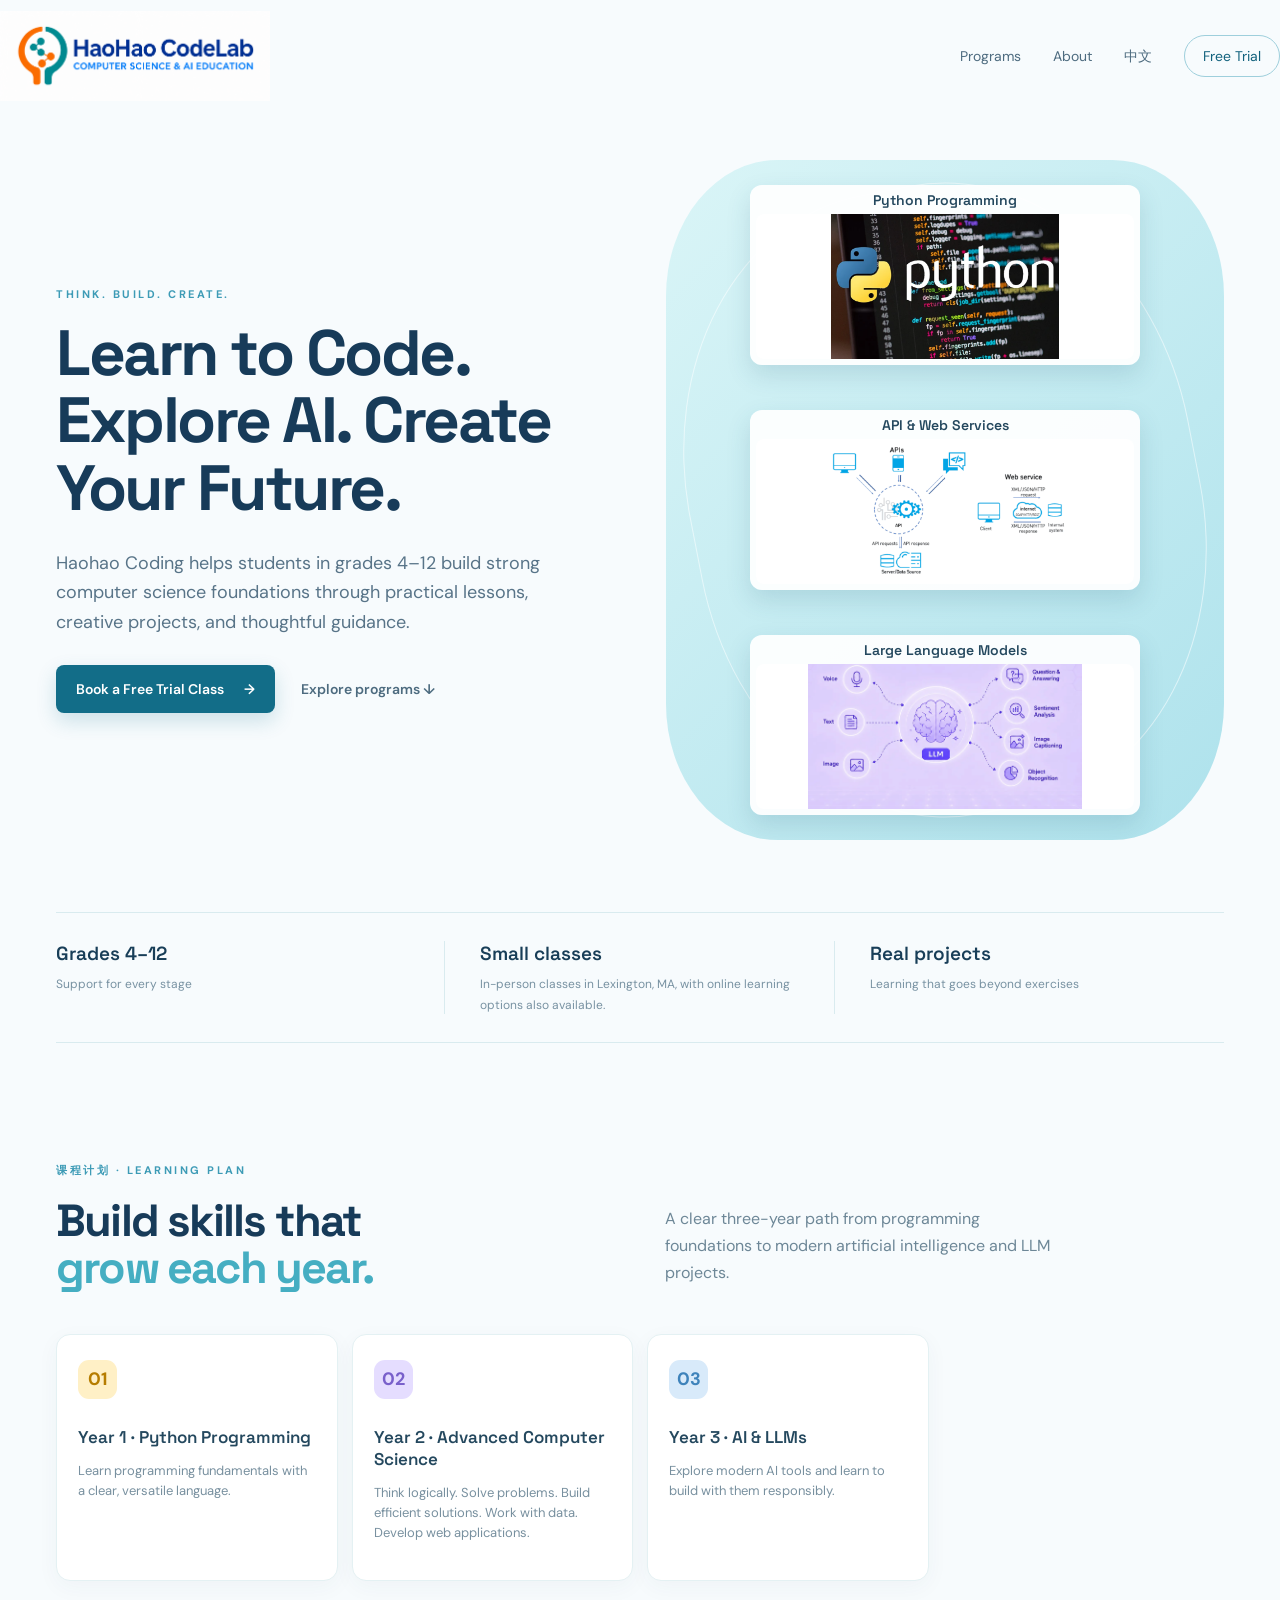
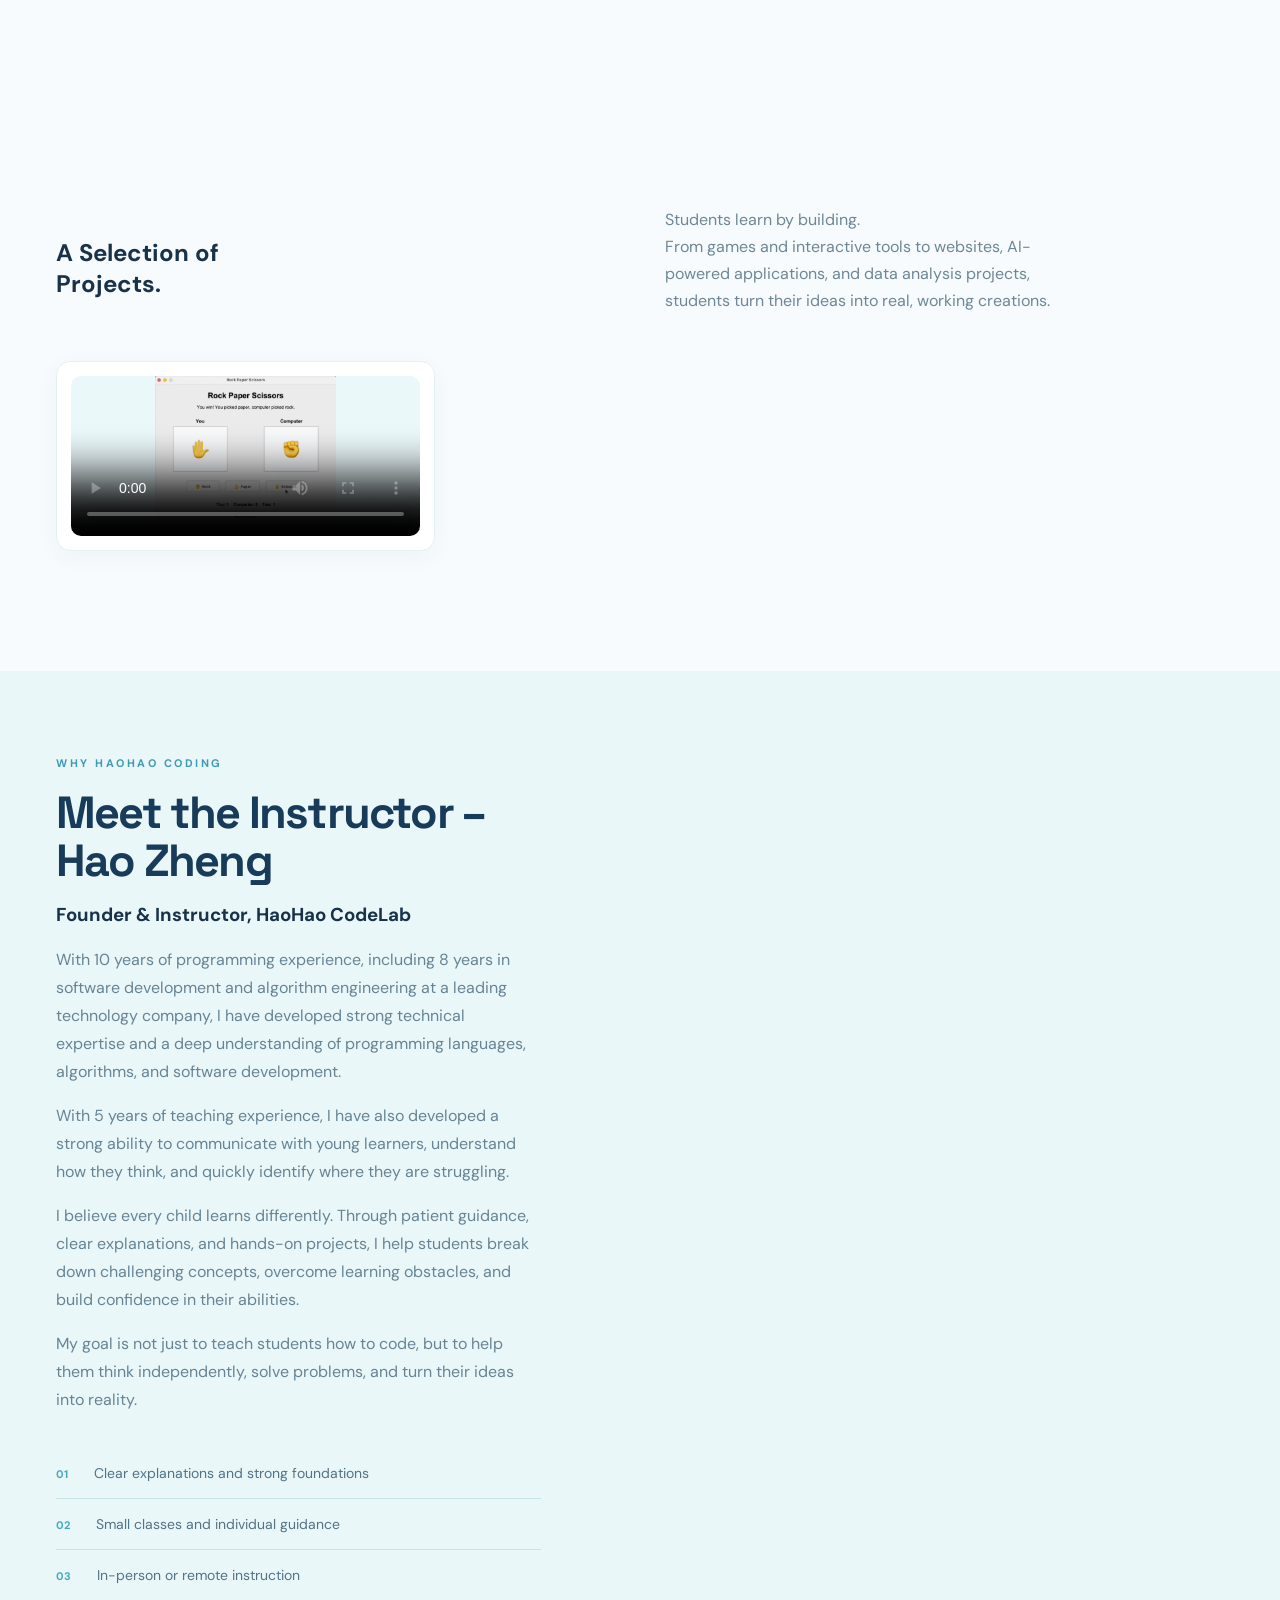
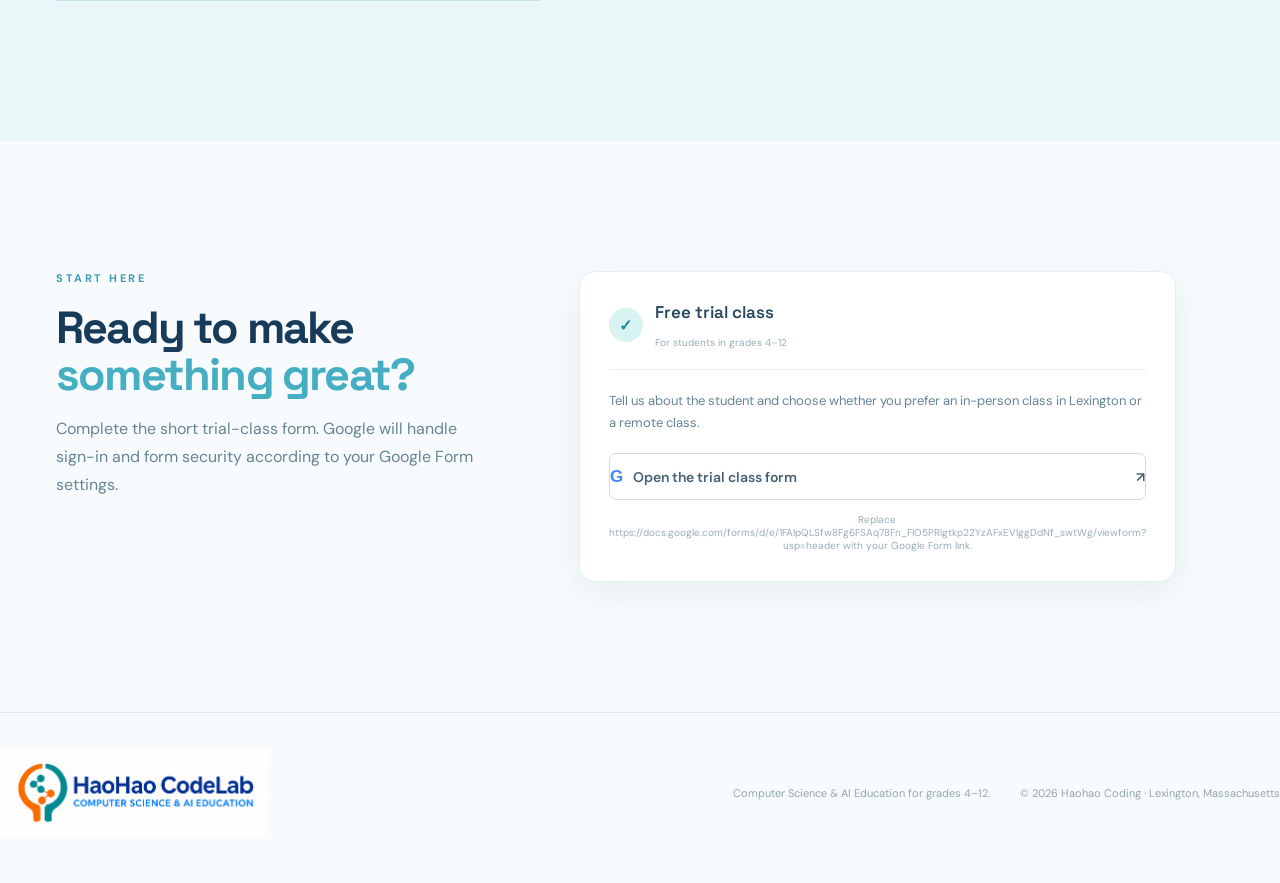
==== commit 443dfdd4: "add video/update website" ====
--- a/index.html
+++ b/index.html
@@ -4,10 +4,10 @@
 <body>
 <header class="site-header"><a class="brand logo-brand" href="#top"><img src="static/logo-english.png" alt="HaoHao CodeLab"></a><nav><a href="#programs">Programs</a><a href="#about">About</a><a href="index-zh.html">中文</a><a class="nav-cta" href="https://docs.google.com/forms/d/e/1FAIpQLSfw8Fg6FSAq78Fn_FIO5PRlgtkp22YzAFxEVlggDdNf_swtWg/viewform?usp=header">Free Trial</a></nav></header>
 <main id="top">
-<section class="hero-home"><div class="hero-copy"><p class="eyebrow">THINK. BUILD. CREATE.</p><h1>Learn to code.<br><span>Create your future.</span></h1><p class="hero-lede">Haohao Coding helps students in grades 5–12 build strong computer science foundations through practical lessons, creative projects, and thoughtful guidance.</p><div class="hero-actions"><a class="button primary" href="https://docs.google.com/forms/d/e/1FAIpQLSfw8Fg6FSAq78Fn_FIO5PRlgtkp22YzAFxEVlggDdNf_swtWg/viewform?usp=header">Book a Free Trial Class <span>→</span></a><a class="text-link" href="#programs">Explore programs ↓</a></div><div class="hero-note"><span class="note-icon">✦</span><span>In-person classes in Lexington, MA, with online learning options also available.</span></div></div><div class="hero-art"><div class="visual-cards"><article class="visual-card"><img src="static/python-programming.png" alt="Python programming"><strong>Python Programming</strong></article><article class="visual-card"><img src="static/api-web-service.png" alt="API and web services"><strong>API &amp; Web Services</strong></article><article class="visual-card"><img src="static/llm-applications.png" alt="Large language model applications"><strong>Large Language Models</strong></article></div><div class="spark">✦</div></div></section>
-<section class="trust-row"><div><strong>Grades 5–12</strong><span>Support for every stage</span></div><div><strong>Small classes</strong><span>Personal attention and feedback</span></div><div><strong>Real projects</strong><span>Learning that goes beyond exercises</span></div></section>
+<section class="hero-home"><div class="hero-copy"><p class="eyebrow">THINK. BUILD. CREATE.</p><h1>Learn to Code.<br><span>Explore AI. Create Your Future.</span></h1><p class="hero-lede">Haohao Coding helps students in grades 4–12 build strong computer science foundations through practical lessons, creative projects, and thoughtful guidance.</p><div class="hero-actions"><a class="button primary" href="https://docs.google.com/forms/d/e/1FAIpQLSfw8Fg6FSAq78Fn_FIO5PRlgtkp22YzAFxEVlggDdNf_swtWg/viewform?usp=header">Book a Free Trial Class <span>→</span></a><a class="text-link" href="#programs">Explore programs ↓</a></div></div><div class="hero-art"><div class="visual-cards"><article class="visual-card"><img src="static/python-programming.png" alt="Python programming"><strong>Python Programming</strong></article><article class="visual-card"><img src="static/api-web-service.png" alt="API and web services"><strong>API &amp; Web Services</strong></article><article class="visual-card"><img src="static/llm-applications.png" alt="Large language model applications"><strong>Large Language Models</strong></article></div><div class="spark">✦</div></div></section>
+<section class="trust-row"><div><strong>Grades 4–12</strong><span>Support for every stage</span></div><div><strong>Small classes</strong><span>In-person classes in Lexington, MA, with online learning options also available.</span></div><div><strong>Real projects</strong><span>Learning that goes beyond exercises</span></div></section>
 <section id="programs" class="section"><div class="section-heading"><div><p class="eyebrow">课程计划 · LEARNING PLAN</p><h2>Build skills that<br><span>grow each year.</span></h2></div><p>A clear three-year path from programming foundations to modern artificial intelligence and LLM projects.</p></div><div class="program-grid"><article><div class="program-icon python">01</div><h3>Year 1 · Python Programming</h3><p>Learn programming fundamentals with a clear, versatile language.</p></article><article><div class="program-icon algorithms">02</div><h3>Year 2 · Advanced Computer Science</h3><p>Think logically. Solve problems. Build efficient solutions. Work with data. Develop web applications.</p></article><article><div class="program-icon ai">03</div><h3>Year 3 · AI & LLMs</h3><p>Explore modern AI tools and learn to build with them responsibly.</p></article></div></section>
-<section id="projects" class="projects-section"><div class="section-heading"><div><p class="eyebrow">PROJECT SHOWCASE</p><h2>Ideas become<br><span>real projects.</span></h2></div><p>Students learn by building games, tools, and systems.</p></div><div class="project-grid"><article class="project-card"><div class="video-placeholder">▶<small>VIDEO PREVIEW</small></div><h3>Rock Paper Scissors</h3><p>Python · Game Logic</p></article><article class="project-card"><div class="video-placeholder">▶<small>VIDEO PREVIEW</small></div><h3>Smart AI Assistant</h3><p>Python · LLM · Conversation</p></article><article class="project-card"><div class="video-placeholder">▶<small>VIDEO PREVIEW</small></div><h3>Student Performance Analyzer</h3><p>Python · Data · Visualization</p></article></div><a class="button primary project-more" href="https://docs.google.com/forms/d/e/1FAIpQLSfw8Fg6FSAq78Fn_FIO5PRlgtkp22YzAFxEVlggDdNf_swtWg/viewform?usp=header">View More Projects <span>→</span></a></section><section id="about" class="about-section"><div class="about-copy"><p class="eyebrow">WHY HAOHAO CODING</p><h2>Confidence comes from <span>making.</span></h2><p>10 Years in Software Development and Algorithm Engineering · 5 Years of Teaching Experience</p><p>With 10 years of programming experience, including 8 years in software development and algorithm engineering at a leading technology company, I have developed strong technical expertise and a deep understanding of programming languages, algorithms, and software development.</p><p>With 5 years of teaching experience, I have also developed a strong ability to communicate with young learners, understand how they think, and quickly identify where they are struggling.</p><p>I believe every child learns differently. Through patient guidance, clear explanations, and hands-on projects, I help students break down challenging concepts, overcome learning obstacles, and build confidence in their abilities.</p><p>My goal is not just to teach students how to code, but to help them think independently, solve problems, and turn their ideas into reality.</p><ul><li><strong>01</strong> Clear explanations and strong foundations</li><li><strong>02</strong> Small classes and individual guidance</li><li><strong>03</strong> In-person or remote instruction</li></ul></div></section>
-<section id="trial" class="trial-section"><div><p class="eyebrow">START HERE</p><h2>Ready to make<br><span>something great?</span></h2><p>Complete the short trial-class form. Google will handle sign-in and form security according to your Google Form settings.</p></div><div class="trial-card"><div class="form-intro"><span class="form-check">✓</span><div><strong>Free trial class</strong><small>For students in grades 5–12</small></div></div><p class="form-copy">Tell us about the student and choose whether you prefer an in-person class in Lexington or a remote class.</p><a class="google-button google-link" href="https://docs.google.com/forms/d/e/1FAIpQLSfw8Fg6FSAq78Fn_FIO5PRlgtkp22YzAFxEVlggDdNf_swtWg/viewform?usp=header" target="_blank" rel="noopener"><span class="google-g">G</span> Open the trial class form <span class="link-arrow">↗</span></a><small class="form-footnote">Replace https://docs.google.com/forms/d/e/1FAIpQLSfw8Fg6FSAq78Fn_FIO5PRlgtkp22YzAFxEVlggDdNf_swtWg/viewform?usp=header with your Google Form link.</small></div></section>
-</main><footer><a class="brand logo-brand" href="#top"><img src="static/logo-english.png" alt="HaoHao CodeLab"></a><p>Computer Science &amp; AI Education for grades 5–12.</p><span>© 2026 Haohao Coding · Lexington, Massachusetts</span></footer>
+<section id="projects" class="projects-section"><div class="section-heading"><div><h2>A Selection of<br><span>Projects.</span></h2></div><p>Students learn by building.<br>From games and interactive tools to websites, AI-powered applications, and data analysis projects, students turn their ideas into real, working creations.</p></div><div class="project-grid"><article class="project-card"><video class="project-video" controls preload="metadata" poster="static/rockpaperscissors.png"><source src="static/projects.mp4" type="video/mp4">Your browser does not support the video tag.</video></article></div></section><section id="about" class="about-section"><div class="about-copy"><p class="eyebrow">WHY HAOHAO CODING</p><h2>Meet the Instructor – Hao Zheng</h2><h3>Founder &amp; Instructor, HaoHao CodeLab</h3><p>With 10 years of programming experience, including 8 years in software development and algorithm engineering at a leading technology company, I have developed strong technical expertise and a deep understanding of programming languages, algorithms, and software development.</p><p>With 5 years of teaching experience, I have also developed a strong ability to communicate with young learners, understand how they think, and quickly identify where they are struggling.</p><p>I believe every child learns differently. Through patient guidance, clear explanations, and hands-on projects, I help students break down challenging concepts, overcome learning obstacles, and build confidence in their abilities.</p><p>My goal is not just to teach students how to code, but to help them think independently, solve problems, and turn their ideas into reality.</p><ul><li><strong>01</strong> Clear explanations and strong foundations</li><li><strong>02</strong> Small classes and individual guidance</li><li><strong>03</strong> In-person or remote instruction</li></ul></div></section>
+<section id="trial" class="trial-section"><div><p class="eyebrow">START HERE</p><h2>Ready to make<br><span>something great?</span></h2><p>Complete the short trial-class form. Google will handle sign-in and form security according to your Google Form settings.</p></div><div class="trial-card"><div class="form-intro"><span class="form-check">✓</span><div><strong>Free trial class</strong><small>For students in grades 4–12</small></div></div><p class="form-copy">Tell us about the student and choose whether you prefer an in-person class in Lexington or a remote class.</p><a class="google-button google-link" href="https://docs.google.com/forms/d/e/1FAIpQLSfw8Fg6FSAq78Fn_FIO5PRlgtkp22YzAFxEVlggDdNf_swtWg/viewform?usp=header" target="_blank" rel="noopener"><span class="google-g">G</span> Open the trial class form <span class="link-arrow">↗</span></a><small class="form-footnote">Replace https://docs.google.com/forms/d/e/1FAIpQLSfw8Fg6FSAq78Fn_FIO5PRlgtkp22YzAFxEVlggDdNf_swtWg/viewform?usp=header with your Google Form link.</small></div></section>
+</main><footer><a class="brand logo-brand" href="#top"><img src="static/logo-english.png" alt="HaoHao CodeLab"></a><p>Computer Science &amp; AI Education for grades 4–12.</p><span>© 2026 Haohao Coding · Lexington, Massachusetts</span></footer>
 </body></html>
--- a/static/style.css
+++ b/static/style.css
@@ -23,3 +23,7 @@
 .hero-art{border-radius:20% 20% 20% 20%}.pill{display:none}
 
 .visual-cards{inset:1% 15% 1%}
+
+@media(max-width:800px){.hero-art{display:none}}
+.project-video{display:block;width:100%;height:160px;object-fit:contain;border-radius:10px;background:#eaf8fa}
+.hero-copy h1 span{color:#173b59}
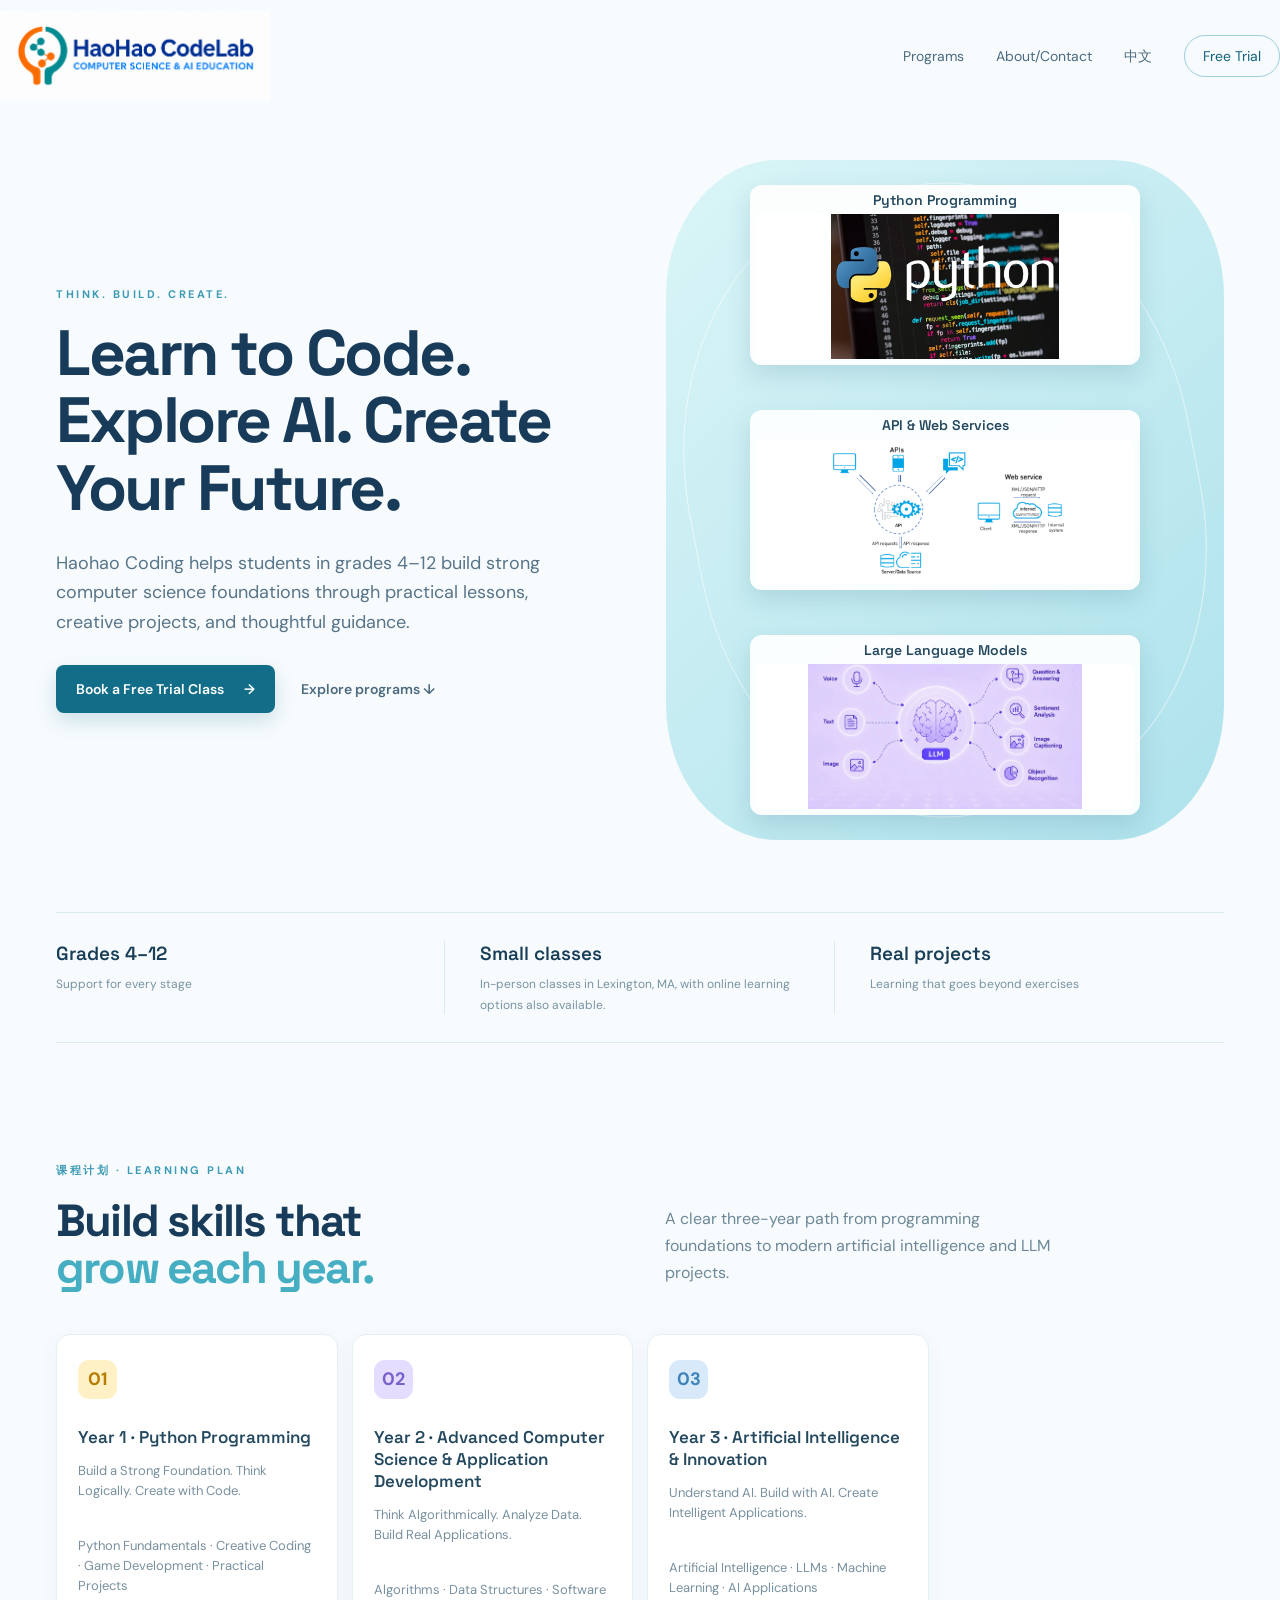
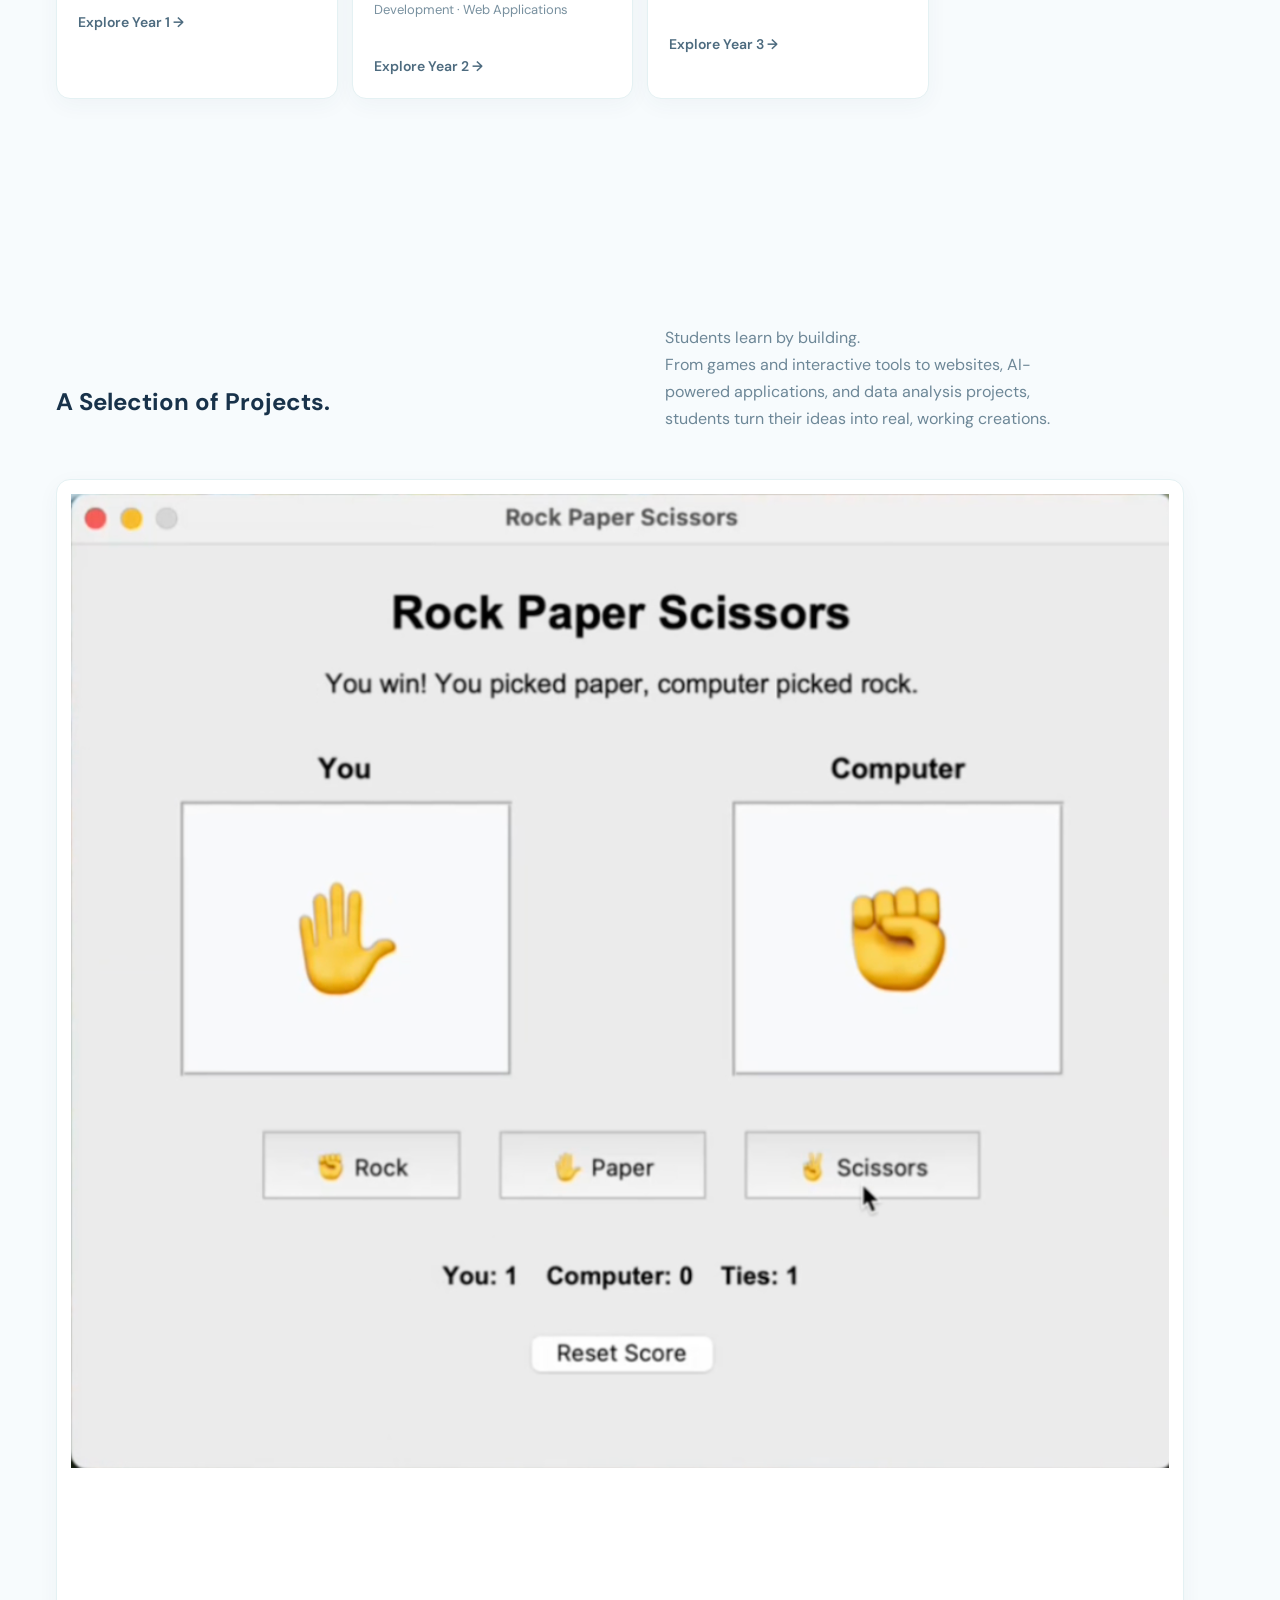
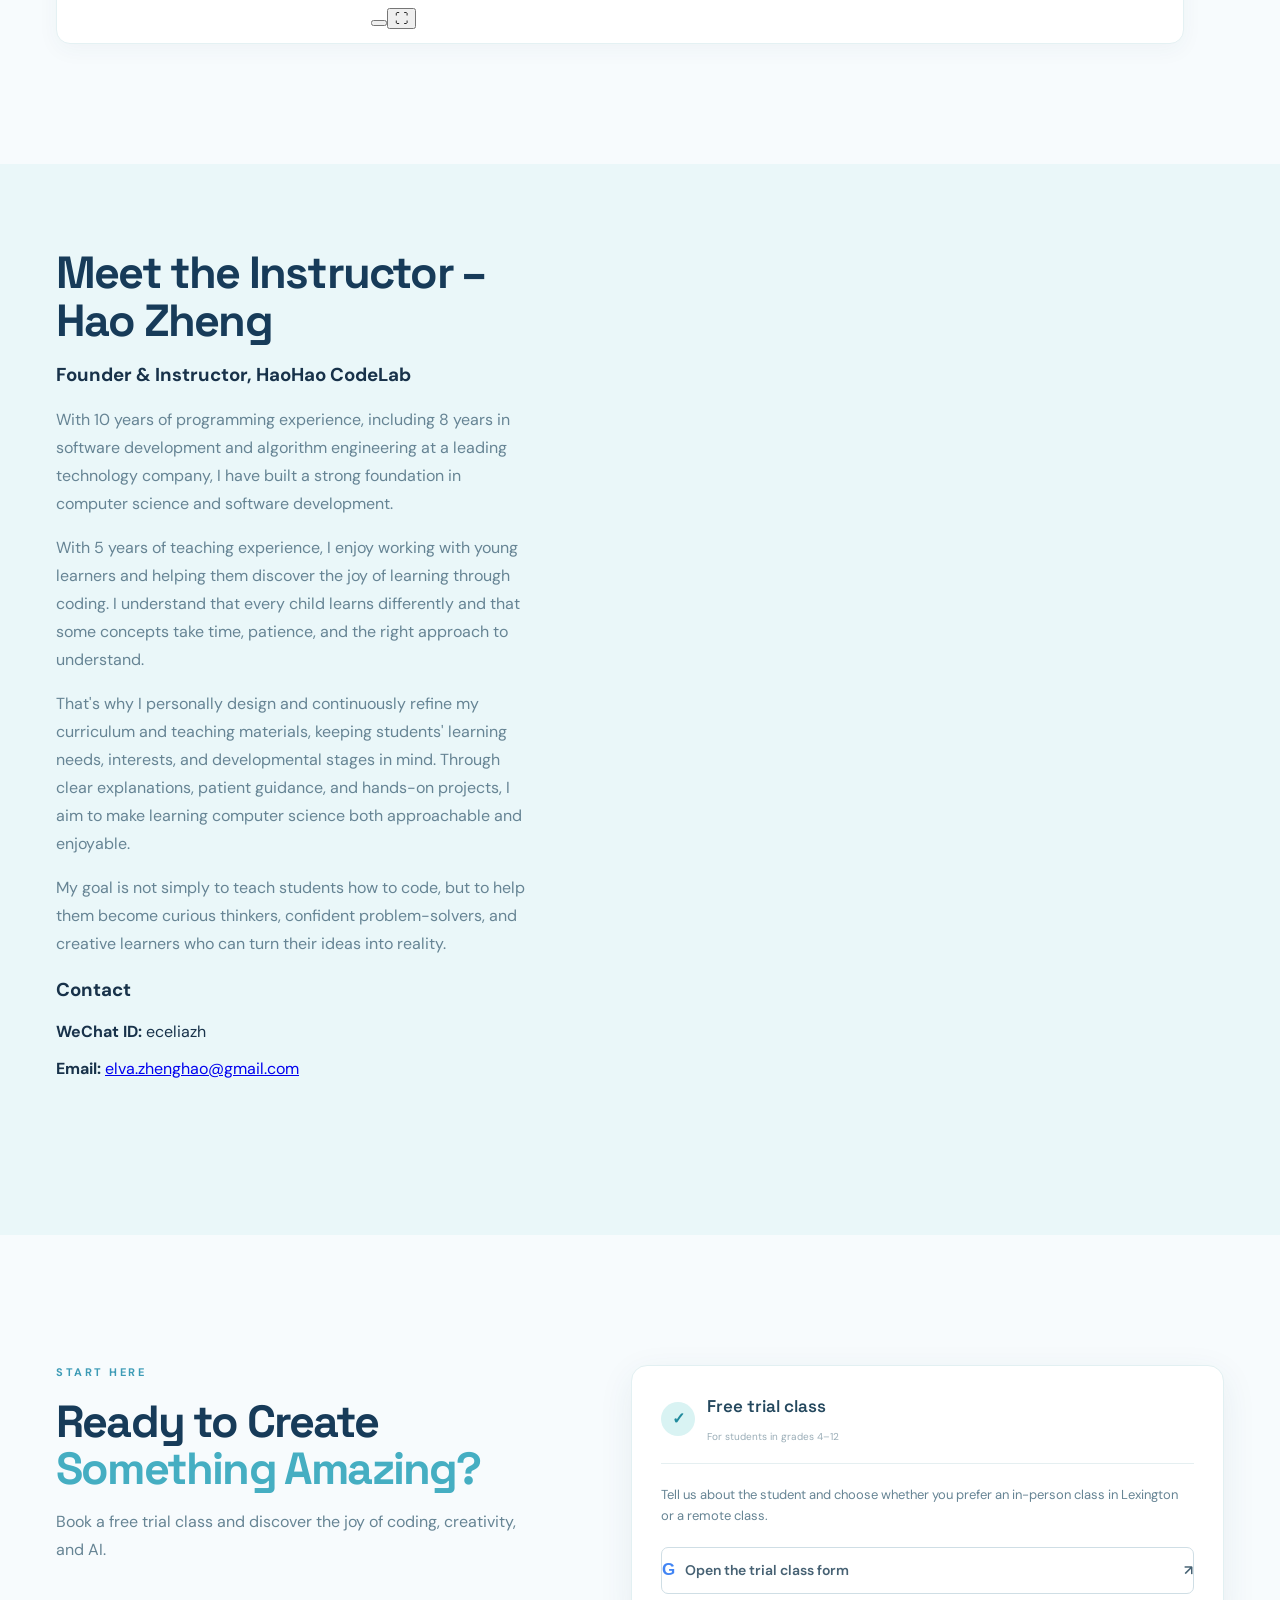
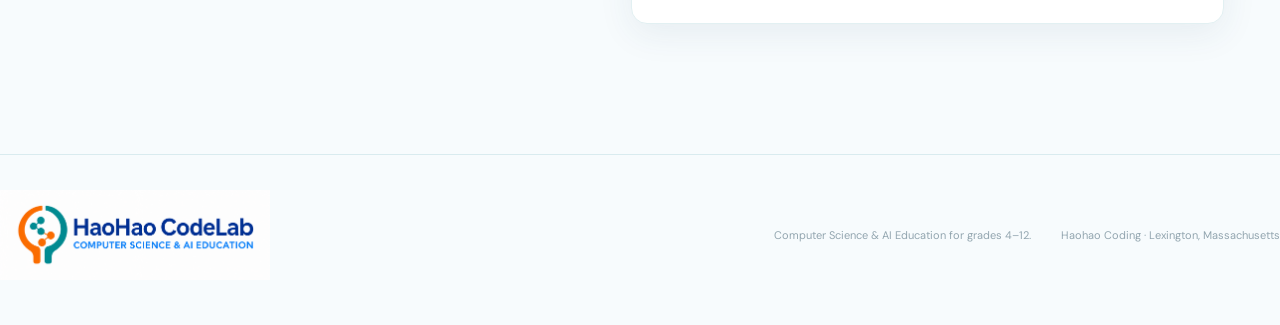
==== commit 5ce75e09: "update webpage" ====
--- a/index.html
+++ b/index.html
@@ -2,12 +2,12 @@
 <html lang="en">
 <head><meta charset="utf-8"><meta name="viewport" content="width=device-width, initial-scale=1"><title>Haohao Coding | Computer Science &amp; AI Education</title><link rel="stylesheet" href="static/style.css"></head>
 <body>
-<header class="site-header"><a class="brand logo-brand" href="#top"><img src="static/logo-english.png" alt="HaoHao CodeLab"></a><nav><a href="#programs">Programs</a><a href="#about">About</a><a href="index-zh.html">中文</a><a class="nav-cta" href="https://docs.google.com/forms/d/e/1FAIpQLSfw8Fg6FSAq78Fn_FIO5PRlgtkp22YzAFxEVlggDdNf_swtWg/viewform?usp=header">Free Trial</a></nav></header>
+<header class="site-header"><a class="brand logo-brand" href="#top"><img src="static/logo-english.png" alt="HaoHao CodeLab"></a><nav><a href="#programs">Programs</a><a href="#about">About/Contact</a><a href="index-zh.html">中文</a><a class="nav-cta" href="https://docs.google.com/forms/d/e/1FAIpQLSfw8Fg6FSAq78Fn_FIO5PRlgtkp22YzAFxEVlggDdNf_swtWg/viewform?usp=header">Free Trial</a></nav></header>
 <main id="top">
 <section class="hero-home"><div class="hero-copy"><p class="eyebrow">THINK. BUILD. CREATE.</p><h1>Learn to Code.<br><span>Explore AI. Create Your Future.</span></h1><p class="hero-lede">Haohao Coding helps students in grades 4–12 build strong computer science foundations through practical lessons, creative projects, and thoughtful guidance.</p><div class="hero-actions"><a class="button primary" href="https://docs.google.com/forms/d/e/1FAIpQLSfw8Fg6FSAq78Fn_FIO5PRlgtkp22YzAFxEVlggDdNf_swtWg/viewform?usp=header">Book a Free Trial Class <span>→</span></a><a class="text-link" href="#programs">Explore programs ↓</a></div></div><div class="hero-art"><div class="visual-cards"><article class="visual-card"><img src="static/python-programming.png" alt="Python programming"><strong>Python Programming</strong></article><article class="visual-card"><img src="static/api-web-service.png" alt="API and web services"><strong>API &amp; Web Services</strong></article><article class="visual-card"><img src="static/llm-applications.png" alt="Large language model applications"><strong>Large Language Models</strong></article></div><div class="spark">✦</div></div></section>
 <section class="trust-row"><div><strong>Grades 4–12</strong><span>Support for every stage</span></div><div><strong>Small classes</strong><span>In-person classes in Lexington, MA, with online learning options also available.</span></div><div><strong>Real projects</strong><span>Learning that goes beyond exercises</span></div></section>
-<section id="programs" class="section"><div class="section-heading"><div><p class="eyebrow">课程计划 · LEARNING PLAN</p><h2>Build skills that<br><span>grow each year.</span></h2></div><p>A clear three-year path from programming foundations to modern artificial intelligence and LLM projects.</p></div><div class="program-grid"><article><div class="program-icon python">01</div><h3>Year 1 · Python Programming</h3><p>Learn programming fundamentals with a clear, versatile language.</p></article><article><div class="program-icon algorithms">02</div><h3>Year 2 · Advanced Computer Science</h3><p>Think logically. Solve problems. Build efficient solutions. Work with data. Develop web applications.</p></article><article><div class="program-icon ai">03</div><h3>Year 3 · AI & LLMs</h3><p>Explore modern AI tools and learn to build with them responsibly.</p></article></div></section>
-<section id="projects" class="projects-section"><div class="section-heading"><div><h2>A Selection of<br><span>Projects.</span></h2></div><p>Students learn by building.<br>From games and interactive tools to websites, AI-powered applications, and data analysis projects, students turn their ideas into real, working creations.</p></div><div class="project-grid"><article class="project-card"><video class="project-video" controls preload="metadata" poster="static/rockpaperscissors.png"><source src="static/projects.mp4" type="video/mp4">Your browser does not support the video tag.</video></article></div></section><section id="about" class="about-section"><div class="about-copy"><p class="eyebrow">WHY HAOHAO CODING</p><h2>Meet the Instructor – Hao Zheng</h2><h3>Founder &amp; Instructor, HaoHao CodeLab</h3><p>With 10 years of programming experience, including 8 years in software development and algorithm engineering at a leading technology company, I have developed strong technical expertise and a deep understanding of programming languages, algorithms, and software development.</p><p>With 5 years of teaching experience, I have also developed a strong ability to communicate with young learners, understand how they think, and quickly identify where they are struggling.</p><p>I believe every child learns differently. Through patient guidance, clear explanations, and hands-on projects, I help students break down challenging concepts, overcome learning obstacles, and build confidence in their abilities.</p><p>My goal is not just to teach students how to code, but to help them think independently, solve problems, and turn their ideas into reality.</p><ul><li><strong>01</strong> Clear explanations and strong foundations</li><li><strong>02</strong> Small classes and individual guidance</li><li><strong>03</strong> In-person or remote instruction</li></ul></div></section>
-<section id="trial" class="trial-section"><div><p class="eyebrow">START HERE</p><h2>Ready to make<br><span>something great?</span></h2><p>Complete the short trial-class form. Google will handle sign-in and form security according to your Google Form settings.</p></div><div class="trial-card"><div class="form-intro"><span class="form-check">✓</span><div><strong>Free trial class</strong><small>For students in grades 4–12</small></div></div><p class="form-copy">Tell us about the student and choose whether you prefer an in-person class in Lexington or a remote class.</p><a class="google-button google-link" href="https://docs.google.com/forms/d/e/1FAIpQLSfw8Fg6FSAq78Fn_FIO5PRlgtkp22YzAFxEVlggDdNf_swtWg/viewform?usp=header" target="_blank" rel="noopener"><span class="google-g">G</span> Open the trial class form <span class="link-arrow">↗</span></a><small class="form-footnote">Replace https://docs.google.com/forms/d/e/1FAIpQLSfw8Fg6FSAq78Fn_FIO5PRlgtkp22YzAFxEVlggDdNf_swtWg/viewform?usp=header with your Google Form link.</small></div></section>
-</main><footer><a class="brand logo-brand" href="#top"><img src="static/logo-english.png" alt="HaoHao CodeLab"></a><p>Computer Science &amp; AI Education for grades 4–12.</p><span>© 2026 Haohao Coding · Lexington, Massachusetts</span></footer>
-</body></html>
+<section id="programs" class="section"><div class="section-heading"><div><p class="eyebrow">课程计划 · LEARNING PLAN</p><h2>Build skills that<br><span>grow each year.</span></h2></div><p>A clear three-year path from programming foundations to modern artificial intelligence and LLM projects.</p></div><div class="program-grid"><article><div class="program-icon python">01</div><h3>Year 1 · Python Programming</h3><p>Build a Strong Foundation. Think Logically. Create with Code.</p><p>Python Fundamentals · Creative Coding · Game Development · Practical Projects</p><a class="text-link course-link" href="year1.html">Explore Year 1 →</a></article><article><div class="program-icon algorithms">02</div><h3>Year 2 · Advanced Computer Science &amp; Application Development</h3><p>Think Algorithmically. Analyze Data. Build Real Applications.</p><p>Algorithms · Data Structures · Software Development · Web Applications</p><a class="text-link course-link" href="year2.html">Explore Year 2 →</a></article><article><div class="program-icon ai">03</div><h3>Year 3 · Artificial Intelligence &amp; Innovation</h3><p>Understand AI. Build with AI. Create Intelligent Applications.</p><p>Artificial Intelligence · LLMs · Machine Learning · AI Applications</p><a class="text-link course-link" href="year3.html">Explore Year 3 →</a></article></div></section>
+<section id="projects" class="projects-section"><div class="section-heading"><div><h2>A Selection of <span>Projects.</span></h2></div><p>Students learn by building.<br>From games and interactive tools to websites, AI-powered applications, and data analysis projects, students turn their ideas into real, working creations.</p></div><div class="project-grid"><article class="project-card"><div class="video-preview"><img class="video-preview-image" src="static/rockpaperscissors.png" alt="Rock Paper Scissors project preview"><video preload="none" playsinline aria-label="Rock Paper Scissors project video"><source src="static/projects.mp4" type="video/mp4">Your browser does not support the video tag.</video><button class="video-play-button" type="button" aria-label="Play project video"></button><button class="video-fullscreen-button" type="button" aria-label="View video fullscreen">⛶</button></div></article></div></section><section id="about" class="about-section"><div class="about-copy"><h2 class="instructor-heading">Meet the Instructor – Hao Zheng</h2><h3>Founder &amp; Instructor, HaoHao CodeLab</h3><p>With 10 years of programming experience, including 8 years in software development and algorithm engineering at a leading technology company, I have built a strong foundation in computer science and software development.</p><p>With 5 years of teaching experience, I enjoy working with young learners and helping them discover the joy of learning through coding. I understand that every child learns differently and that some concepts take time, patience, and the right approach to understand.</p><p>That's why I personally design and continuously refine my curriculum and teaching materials, keeping students' learning needs, interests, and developmental stages in mind. Through clear explanations, patient guidance, and hands-on projects, I aim to make learning computer science both approachable and enjoyable.</p><p>My goal is not simply to teach students how to code, but to help them become curious thinkers, confident problem-solvers, and creative learners who can turn their ideas into reality.</p><div id="contact" class="contact-details"><h3>Contact</h3><p><strong>WeChat ID:</strong> eceliazh</p><p><strong>Email:</strong> <a href="mailto:elva.zhenghao@gmail.com">elva.zhenghao@gmail.com</a></p></div></div></section>
+<section id="trial" class="trial-section"><div><p class="eyebrow">START HERE</p><h2>Ready to Create<br><span>Something Amazing?</span></h2><p>Book a free trial class and discover the joy of coding, creativity, and AI.</p></div><div class="trial-card"><div class="form-intro"><span class="form-check">✓</span><div><strong>Free trial class</strong><small>For students in grades 4–12</small></div></div><p class="form-copy">Tell us about the student and choose whether you prefer an in-person class in Lexington or a remote class.</p><a class="google-button google-link" href="https://docs.google.com/forms/d/e/1FAIpQLSfw8Fg6FSAq78Fn_FIO5PRlgtkp22YzAFxEVlggDdNf_swtWg/viewform?usp=header" target="_blank" rel="noopener"><span class="google-g">G</span> Open the trial class form <span class="link-arrow">↗</span></a></div></section>
+</main><footer><a class="brand logo-brand" href="#top"><img src="static/logo-english.png" alt="HaoHao CodeLab"></a><p>Computer Science &amp; AI Education for grades 4–12.</p><span>Haohao Coding · Lexington, Massachusetts</span></footer>
+<script src="static/video-preview.js"></script></body></html>
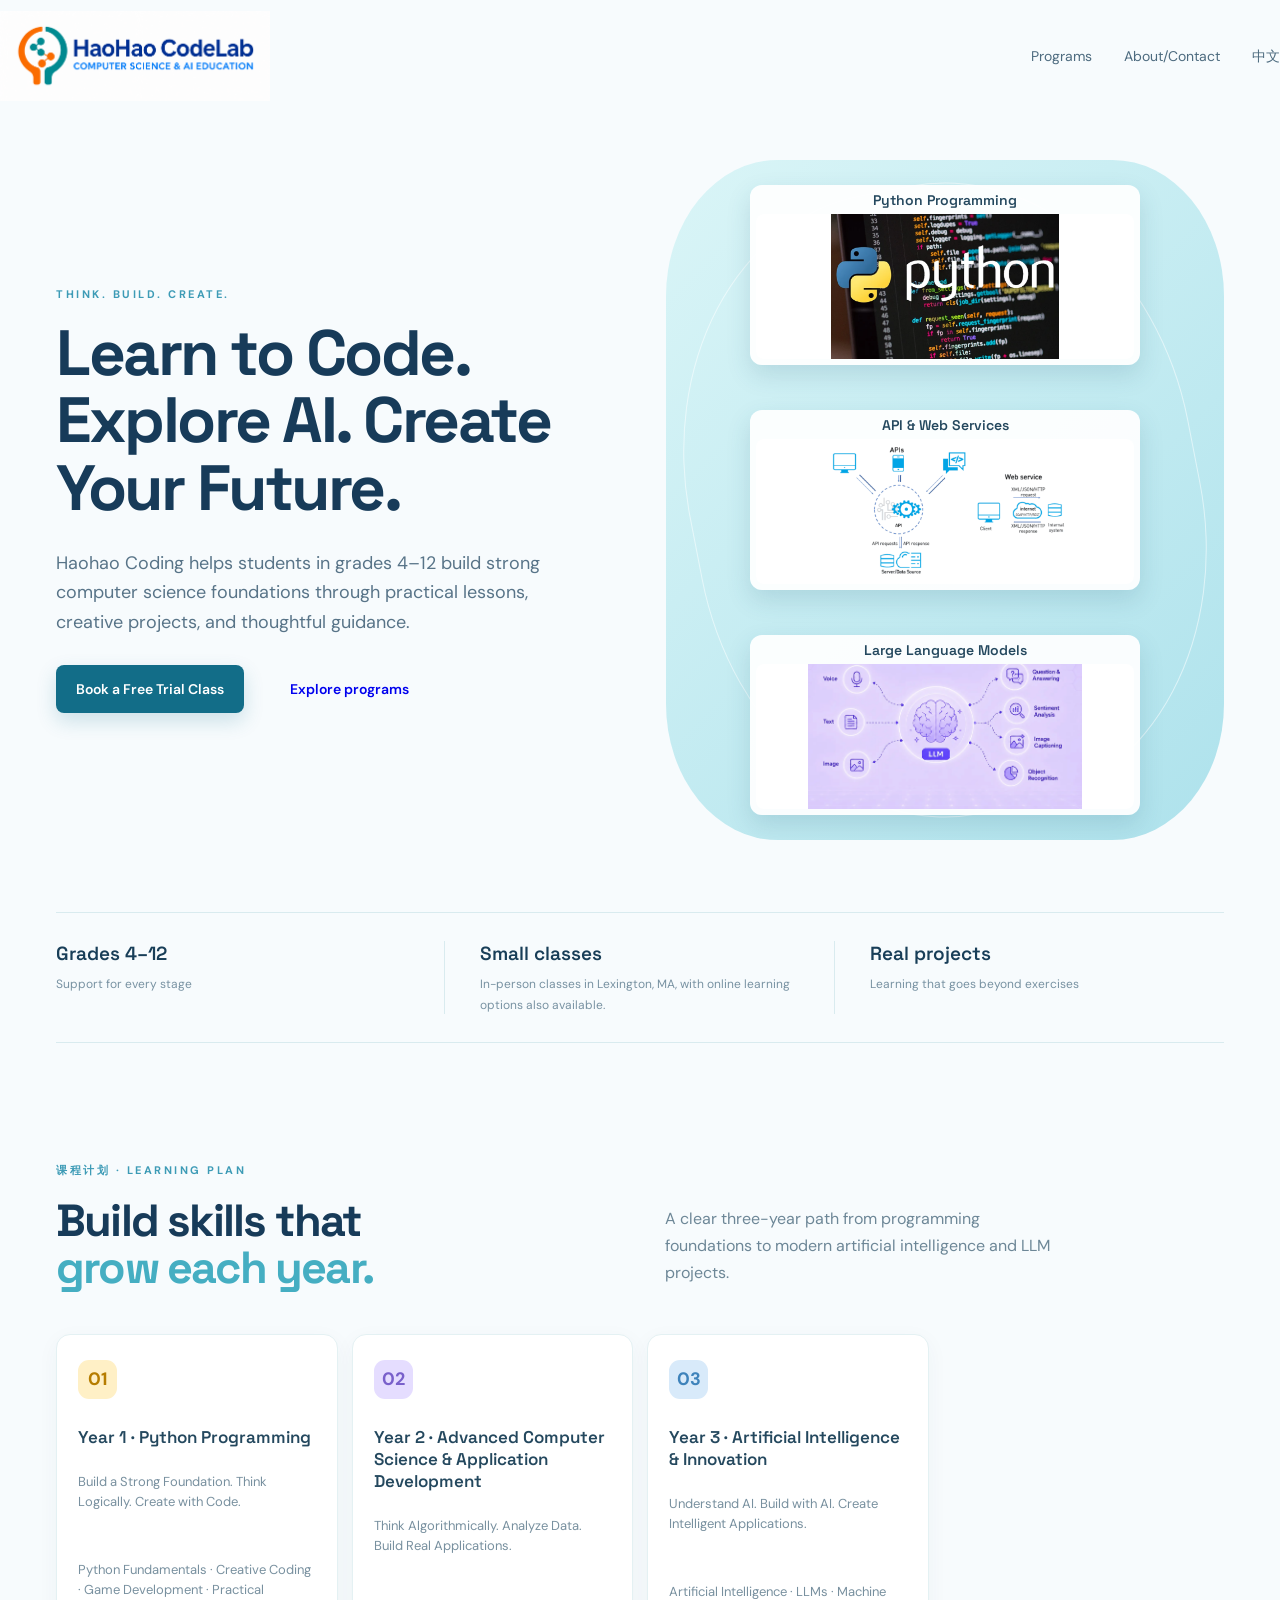
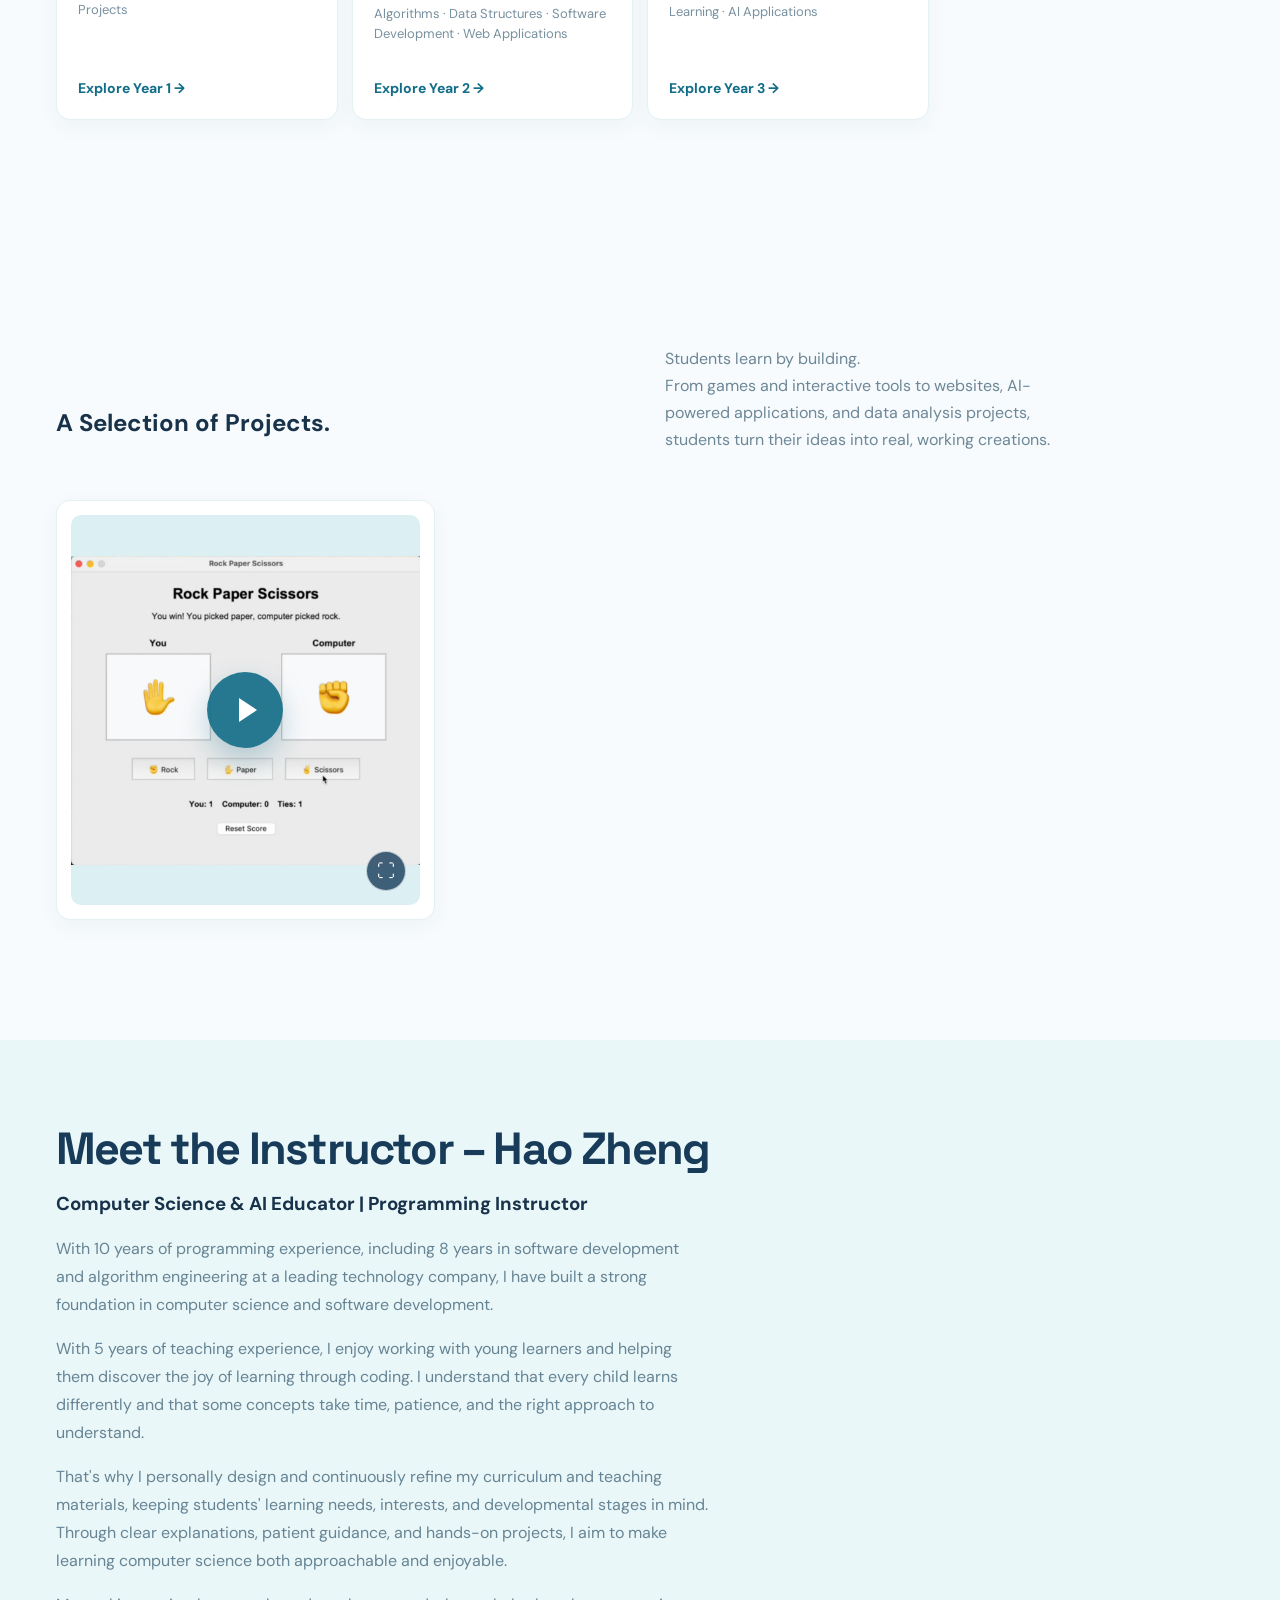
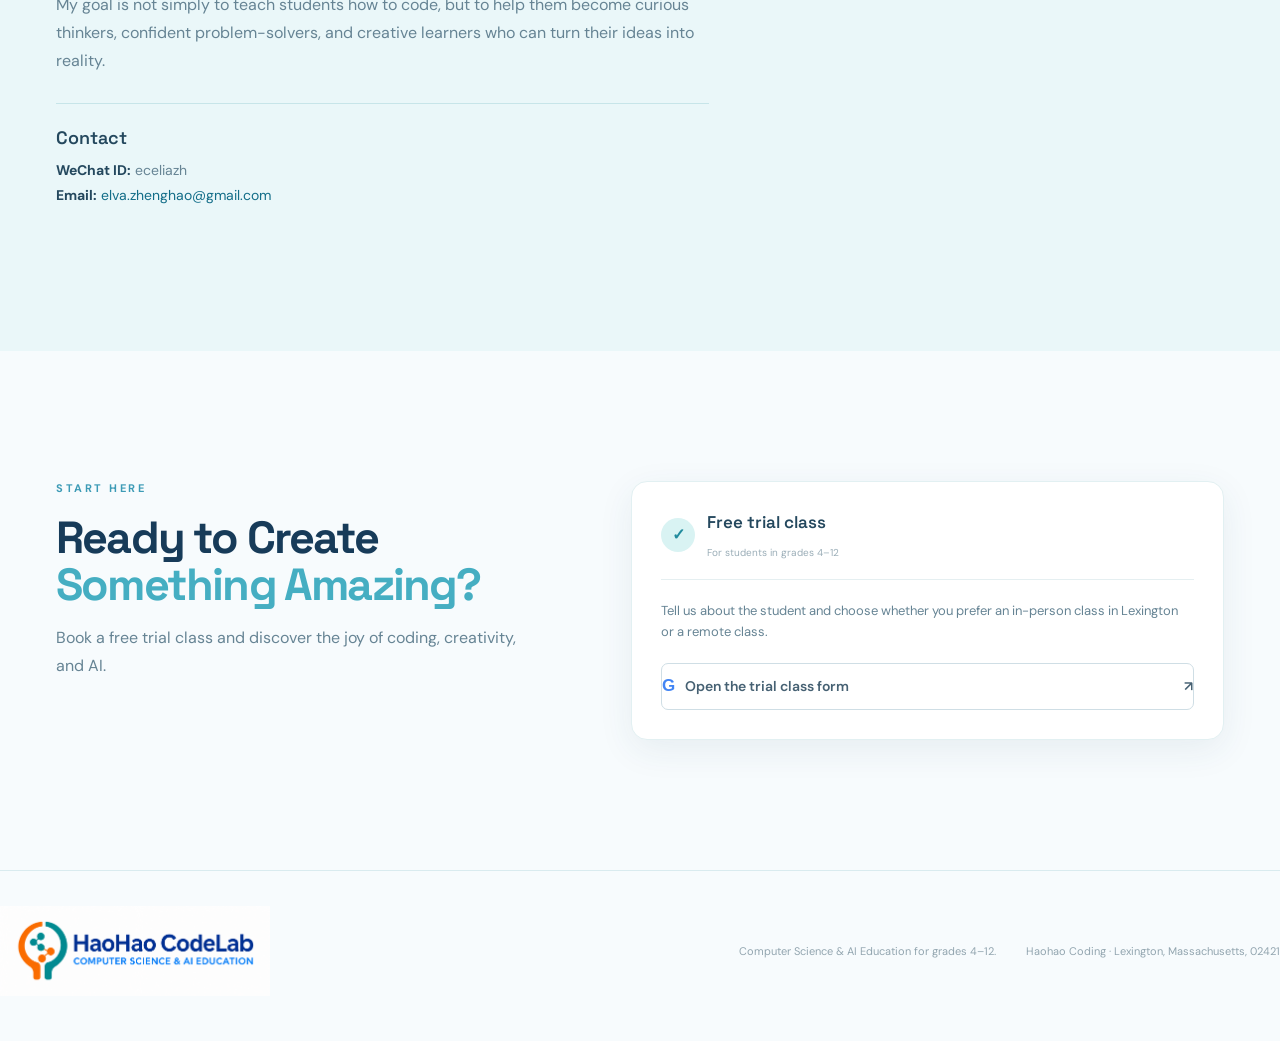
==== commit 728ef0b2: "update video etc" ====
--- a/index.html
+++ b/index.html
@@ -2,12 +2,12 @@
 <html lang="en">
 <head><meta charset="utf-8"><meta name="viewport" content="width=device-width, initial-scale=1"><title>Haohao Coding | Computer Science &amp; AI Education</title><link rel="stylesheet" href="static/style.css"></head>
 <body>
-<header class="site-header"><a class="brand logo-brand" href="#top"><img src="static/logo-english.png" alt="HaoHao CodeLab"></a><nav><a href="#programs">Programs</a><a href="#about">About/Contact</a><a href="index-zh.html">中文</a><a class="nav-cta" href="https://docs.google.com/forms/d/e/1FAIpQLSfw8Fg6FSAq78Fn_FIO5PRlgtkp22YzAFxEVlggDdNf_swtWg/viewform?usp=header">Free Trial</a></nav></header>
+<header class="site-header"><a class="brand logo-brand" href="#top"><img src="static/logo-english.png" alt="HaoHao CodeLab"></a><nav><a href="#programs">Programs</a><a href="#about">About/Contact</a><a class="lang-switch" href="index-zh.html">中文</a></nav></header>
 <main id="top">
-<section class="hero-home"><div class="hero-copy"><p class="eyebrow">THINK. BUILD. CREATE.</p><h1>Learn to Code.<br><span>Explore AI. Create Your Future.</span></h1><p class="hero-lede">Haohao Coding helps students in grades 4–12 build strong computer science foundations through practical lessons, creative projects, and thoughtful guidance.</p><div class="hero-actions"><a class="button primary" href="https://docs.google.com/forms/d/e/1FAIpQLSfw8Fg6FSAq78Fn_FIO5PRlgtkp22YzAFxEVlggDdNf_swtWg/viewform?usp=header">Book a Free Trial Class <span>→</span></a><a class="text-link" href="#programs">Explore programs ↓</a></div></div><div class="hero-art"><div class="visual-cards"><article class="visual-card"><img src="static/python-programming.png" alt="Python programming"><strong>Python Programming</strong></article><article class="visual-card"><img src="static/api-web-service.png" alt="API and web services"><strong>API &amp; Web Services</strong></article><article class="visual-card"><img src="static/llm-applications.png" alt="Large language model applications"><strong>Large Language Models</strong></article></div><div class="spark">✦</div></div></section>
+<section class="hero-home"><div class="hero-copy"><p class="eyebrow">THINK. BUILD. CREATE.</p><h1>Learn to Code.<br><span>Explore AI. Create Your Future.</span></h1><p class="hero-lede">Haohao Coding helps students in grades 4–12 build strong computer science foundations through practical lessons, creative projects, and thoughtful guidance.</p><div class="hero-actions"><a class="button primary" href="https://docs.google.com/forms/d/e/1FAIpQLSfw8Fg6FSAq78Fn_FIO5PRlgtkp22YzAFxEVlggDdNf_swtWg/viewform?usp=header">Book a Free Trial Class</a><a class="button program-jump" href="#programs">Explore programs</a></div></div><div class="hero-art"><div class="visual-cards"><article class="visual-card"><img src="static/python-programming.png" alt="Python programming"><strong>Python Programming</strong></article><article class="visual-card"><img src="static/api-web-service.png" alt="API and web services"><strong>API &amp; Web Services</strong></article><article class="visual-card"><img src="static/llm-applications.png" alt="Large language model applications"><strong>Large Language Models</strong></article></div><div class="spark">✦</div></div></section>
 <section class="trust-row"><div><strong>Grades 4–12</strong><span>Support for every stage</span></div><div><strong>Small classes</strong><span>In-person classes in Lexington, MA, with online learning options also available.</span></div><div><strong>Real projects</strong><span>Learning that goes beyond exercises</span></div></section>
 <section id="programs" class="section"><div class="section-heading"><div><p class="eyebrow">课程计划 · LEARNING PLAN</p><h2>Build skills that<br><span>grow each year.</span></h2></div><p>A clear three-year path from programming foundations to modern artificial intelligence and LLM projects.</p></div><div class="program-grid"><article><div class="program-icon python">01</div><h3>Year 1 · Python Programming</h3><p>Build a Strong Foundation. Think Logically. Create with Code.</p><p>Python Fundamentals · Creative Coding · Game Development · Practical Projects</p><a class="text-link course-link" href="year1.html">Explore Year 1 →</a></article><article><div class="program-icon algorithms">02</div><h3>Year 2 · Advanced Computer Science &amp; Application Development</h3><p>Think Algorithmically. Analyze Data. Build Real Applications.</p><p>Algorithms · Data Structures · Software Development · Web Applications</p><a class="text-link course-link" href="year2.html">Explore Year 2 →</a></article><article><div class="program-icon ai">03</div><h3>Year 3 · Artificial Intelligence &amp; Innovation</h3><p>Understand AI. Build with AI. Create Intelligent Applications.</p><p>Artificial Intelligence · LLMs · Machine Learning · AI Applications</p><a class="text-link course-link" href="year3.html">Explore Year 3 →</a></article></div></section>
-<section id="projects" class="projects-section"><div class="section-heading"><div><h2>A Selection of <span>Projects.</span></h2></div><p>Students learn by building.<br>From games and interactive tools to websites, AI-powered applications, and data analysis projects, students turn their ideas into real, working creations.</p></div><div class="project-grid"><article class="project-card"><div class="video-preview"><img class="video-preview-image" src="static/rockpaperscissors.png" alt="Rock Paper Scissors project preview"><video preload="none" playsinline aria-label="Rock Paper Scissors project video"><source src="static/projects.mp4" type="video/mp4">Your browser does not support the video tag.</video><button class="video-play-button" type="button" aria-label="Play project video"></button><button class="video-fullscreen-button" type="button" aria-label="View video fullscreen">⛶</button></div></article></div></section><section id="about" class="about-section"><div class="about-copy"><h2 class="instructor-heading">Meet the Instructor – Hao Zheng</h2><h3>Founder &amp; Instructor, HaoHao CodeLab</h3><p>With 10 years of programming experience, including 8 years in software development and algorithm engineering at a leading technology company, I have built a strong foundation in computer science and software development.</p><p>With 5 years of teaching experience, I enjoy working with young learners and helping them discover the joy of learning through coding. I understand that every child learns differently and that some concepts take time, patience, and the right approach to understand.</p><p>That's why I personally design and continuously refine my curriculum and teaching materials, keeping students' learning needs, interests, and developmental stages in mind. Through clear explanations, patient guidance, and hands-on projects, I aim to make learning computer science both approachable and enjoyable.</p><p>My goal is not simply to teach students how to code, but to help them become curious thinkers, confident problem-solvers, and creative learners who can turn their ideas into reality.</p><div id="contact" class="contact-details"><h3>Contact</h3><p><strong>WeChat ID:</strong> eceliazh</p><p><strong>Email:</strong> <a href="mailto:elva.zhenghao@gmail.com">elva.zhenghao@gmail.com</a></p></div></div></section>
-<section id="trial" class="trial-section"><div><p class="eyebrow">START HERE</p><h2>Ready to Create<br><span>Something Amazing?</span></h2><p>Book a free trial class and discover the joy of coding, creativity, and AI.</p></div><div class="trial-card"><div class="form-intro"><span class="form-check">✓</span><div><strong>Free trial class</strong><small>For students in grades 4–12</small></div></div><p class="form-copy">Tell us about the student and choose whether you prefer an in-person class in Lexington or a remote class.</p><a class="google-button google-link" href="https://docs.google.com/forms/d/e/1FAIpQLSfw8Fg6FSAq78Fn_FIO5PRlgtkp22YzAFxEVlggDdNf_swtWg/viewform?usp=header" target="_blank" rel="noopener"><span class="google-g">G</span> Open the trial class form <span class="link-arrow">↗</span></a></div></section>
-</main><footer><a class="brand logo-brand" href="#top"><img src="static/logo-english.png" alt="HaoHao CodeLab"></a><p>Computer Science &amp; AI Education for grades 4–12.</p><span>Haohao Coding · Lexington, Massachusetts</span></footer>
+<section id="projects" class="projects-section"><div class="section-heading"><div><h2>A Selection of <span>Projects.</span></h2></div><p>Students learn by building.<br>From games and interactive tools to websites, AI-powered applications, and data analysis projects, students turn their ideas into real, working creations.</p></div><div class="project-grid"><article class="project-card"><div class="video-preview"><img class="video-preview-image" src="static/rockpaperscissors.png" alt="Rock Paper Scissors project preview"><video preload="none" playsinline aria-label="Rock Paper Scissors project video"><source src="static/projects.mp4" type="video/mp4">Your browser does not support the video tag.</video><button class="video-play-button" type="button" aria-label="Play project video"></button><button class="video-fullscreen-button" type="button" aria-label="View video fullscreen">⛶</button></div></article></div></section><section id="about" class="about-section"><div class="about-copy"><h2 class="instructor-heading">Meet the Instructor – Hao Zheng</h2><h3>Computer Science &amp; AI Educator | Programming Instructor</h3><p>With 10 years of programming experience, including 8 years in software development and algorithm engineering at a leading technology company, I have built a strong foundation in computer science and software development.</p><p>With 5 years of teaching experience, I enjoy working with young learners and helping them discover the joy of learning through coding. I understand that every child learns differently and that some concepts take time, patience, and the right approach to understand.</p><p>That's why I personally design and continuously refine my curriculum and teaching materials, keeping students' learning needs, interests, and developmental stages in mind. Through clear explanations, patient guidance, and hands-on projects, I aim to make learning computer science both approachable and enjoyable.</p><p>My goal is not simply to teach students how to code, but to help them become curious thinkers, confident problem-solvers, and creative learners who can turn their ideas into reality.</p><div id="contact" class="contact-details"><h3>Contact</h3><p><strong>WeChat ID:</strong> eceliazh</p><p><strong>Email:</strong> <a href="mailto:elva.zhenghao@gmail.com">elva.zhenghao@gmail.com</a></p></div></div></section>
+<section id="trial" class="trial-section"><div><p class="eyebrow">START HERE</p><h2>Ready to Create<br><span>Something Amazing?</span></h2><p>Book a free trial class and discover the joy of coding, creativity, and AI.</p></div><div class="trial-card trial-card-link" role="link" tabindex="0" data-form-url="https://docs.google.com/forms/d/e/1FAIpQLSfw8Fg6FSAq78Fn_FIO5PRlgtkp22YzAFxEVlggDdNf_swtWg/viewform?usp=header"><div class="form-intro"><span class="form-check">✓</span><div><strong>Free trial class</strong><small>For students in grades 4–12</small></div></div><p class="form-copy">Tell us about the student and choose whether you prefer an in-person class in Lexington or a remote class.</p><a class="google-button google-link" href="https://docs.google.com/forms/d/e/1FAIpQLSfw8Fg6FSAq78Fn_FIO5PRlgtkp22YzAFxEVlggDdNf_swtWg/viewform?usp=header" target="_blank" rel="noopener"><span class="google-g">G</span> Open the trial class form <span class="link-arrow">↗</span></a></div></section>
+</main><footer><a class="brand logo-brand" href="#top"><img src="static/logo-english.png" alt="HaoHao CodeLab"></a><p>Computer Science &amp; AI Education for grades 4–12.</p><span>Haohao Coding · Lexington, Massachusetts, 02421</span></footer>
 <script src="static/video-preview.js"></script></body></html>
--- a/static/style.css
+++ b/static/style.css
@@ -27,3 +27,21 @@
 @media(max-width:800px){.hero-art{display:none}}
 .project-video{display:block;width:100%;height:160px;object-fit:contain;border-radius:10px;background:#eaf8fa}
 .hero-copy h1 span{color:#173b59}
+.video-preview{position:relative;overflow:hidden;height:clamp(210px,32vw,390px);border-radius:10px;background:#dceff2}.video-preview video,.video-preview-image{display:block;width:100%;height:100%;object-fit:contain;background:#dceff2}.video-preview video{display:none}.video-preview.is-playing video{display:block}.video-preview.is-playing .video-preview-image{display:none}.video-play-button{position:absolute;z-index:2;left:50%;top:50%;width:76px;height:76px;border:0;border-radius:50%;transform:translate(-50%,-50%);display:grid;place-items:center;background:#126d88e8;color:#fff;cursor:pointer;box-shadow:0 12px 28px #126d8845;transition:all .25s ease}.video-play-button:before{content:'';margin-left:5px;border-top:12px solid transparent;border-bottom:12px solid transparent;border-left:18px solid currentColor}.video-preview.is-playing .video-play-button{left:18px;top:auto;bottom:18px;width:46px;height:46px;transform:none;background:#173b59dd}.video-preview.is-playing .video-play-button:before{width:14px;height:17px;margin-left:0;border:0;border-left:4px solid currentColor;border-right:4px solid currentColor}.video-play-button:hover{transform:translate(-50%,-50%) scale(1.08);background:#0d5870;box-shadow:0 16px 34px #126d8860}.video-preview.is-playing .video-play-button:hover{transform:scale(1.08)}.video-fullscreen-button{position:absolute;z-index:3;right:14px;bottom:14px;width:40px;height:40px;border:1px solid #ffffffaa;border-radius:50%;background:#173b59cc;color:#fff;cursor:pointer;font-size:18px;line-height:1;transition:background .2s ease,transform .2s ease}.video-fullscreen-button:hover{background:#126d88;transform:scale(1.06)}.video-preview:focus-within{outline:3px solid #45aec255;outline-offset:3px}.video-preview:fullscreen{width:100vw;height:100vh;border-radius:0;background:#071e2c}.video-preview:fullscreen video{object-fit:contain}.video-preview:fullscreen .video-fullscreen-button{right:24px;bottom:24px}
+@media(max-width:800px){.site-header{height:auto;min-height:75px;padding:10px 0;gap:10px;align-items:center}.logo-brand{width:135px;flex:0 0 135px}nav{flex:1;justify-content:flex-end;flex-wrap:wrap;gap:7px 10px}nav a:not(.nav-cta){display:inline-block;font-size:11px;white-space:nowrap}.nav-cta{padding:8px 10px;font-size:11px!important;white-space:nowrap}.hero-lede{font-size:16px}.section-heading p:last-child{font-size:14px}.about-copy h2,.trial-section h2,.section h2{font-size:36px}.video-preview{height:clamp(210px,70vw,320px)}}
+.projects-section .section-heading>.eyebrow{font-size:36px;letter-spacing:1px;line-height:1.2;color:#173b59;font-weight:800}
+@media(max-width:800px){.projects-section .section-heading>.eyebrow{font-size:30px}}
+.course-header{padding:0 56px}.course-detail{padding-top:42px;padding-bottom:110px;max-width:1050px}.back-link{color:#4d6b7f;text-decoration:none;font-size:14px}.course-hero{padding:70px 0 55px}.course-hero h1{font:600 clamp(42px,6vw,72px)/1.05 'Space Grotesk';letter-spacing:-2px;color:#173b59;margin:0 0 22px}.course-lede{font-size:23px;line-height:1.45;color:#24485e;margin:0 0 18px}.course-topics{color:#3d9bb6;font-size:15px;line-height:1.7}.course-modules{display:grid;grid-template-columns:repeat(2,1fr);gap:16px}.course-modules article{background:#fff;border:1px solid #e4f1f3;border-radius:14px;padding:25px;box-shadow:0 6px 22px #294d5d0b}.course-modules h2,.course-summary h2{font:600 22px/1.25 'Space Grotesk';color:#24485e;margin:0 0 14px}.course-modules p,.course-summary p{color:#668494;line-height:1.75;margin:0 0 16px}.course-modules span{display:block;color:#3d9bb6;font-size:13px;line-height:1.7}.course-summary{margin-top:70px;padding:42px;background:#eaf7f9;border-radius:18px}.course-summary h2:not(:first-child){margin-top:42px}.course-summary ul{padding-left:20px;color:#527385;line-height:1.8}.course-summary li{padding:5px 0}.course-summary strong{color:#24485e}.course-link{display:inline-block;margin-top:7px;color:#126d88;font-weight:700}.course-header .logo-brand{width:270px}
+.course-modules article{min-height:250px;display:flex;flex-direction:column}.course-modules article:last-child{grid-column:1 / -1;width:calc(50% - 8px);justify-self:center}.module-topics{margin-top:auto}.module-projects{display:block;margin-top:12px;color:#78909f;font-size:12px;line-height:1.5}
+.course-modules.modules-four article:last-child{grid-column:auto;width:100%;justify-self:stretch}
+.course-trial{margin-top:28px}
+.course-actions{display:flex;flex-wrap:wrap;gap:12px;margin-top:28px}.course-actions .course-trial{margin-top:0}.course-contact{background:#fff;color:#126d88;border:1px solid #9ecfdc;box-shadow:none}.course-contact:hover{background:#eaf7f9}
+@media(max-width:800px){.course-header{padding:10px 0}.course-detail{padding-top:28px;padding-bottom:70px}.course-hero{padding:50px 0 35px}.course-lede{font-size:20px}.course-modules{grid-template-columns:1fr}.course-summary{padding:25px 20px;margin-top:45px}.course-header .logo-brand{width:135px}}
+@media(max-width:800px){.course-modules article{min-height:0}.course-modules article:last-child{grid-column:auto;width:100%}}
+.course-intro{color:#668494;line-height:1.75;max-width:780px}
+.course-modules h3{font:500 13px/1.4 'DM Sans';color:#3d9bb6;margin:-6px 0 13px}
+.program-grid article{display:flex;flex-direction:column}.program-grid .course-link{margin-top:auto}
+.about-copy{max-width:980px}.about-copy>p:not(.eyebrow){max-width:900px}
+.instructor-heading{white-space:nowrap}
+@media(max-width:800px){.instructor-heading{font-size:30px!important;letter-spacing:-1.2px!important}}
+.contact-details{margin-top:28px;padding-top:22px;border-top:1px solid #c7e5e9}.contact-details h3{font:600 18px 'Space Grotesk';color:#24485e;margin:0 0 12px}.contact-details p{margin:7px 0;color:#668494;font-size:14px}.contact-details strong{color:#24485e}.contact-details a{color:#126d88;text-decoration:none}.contact-details a:hover{text-decoration:underline}
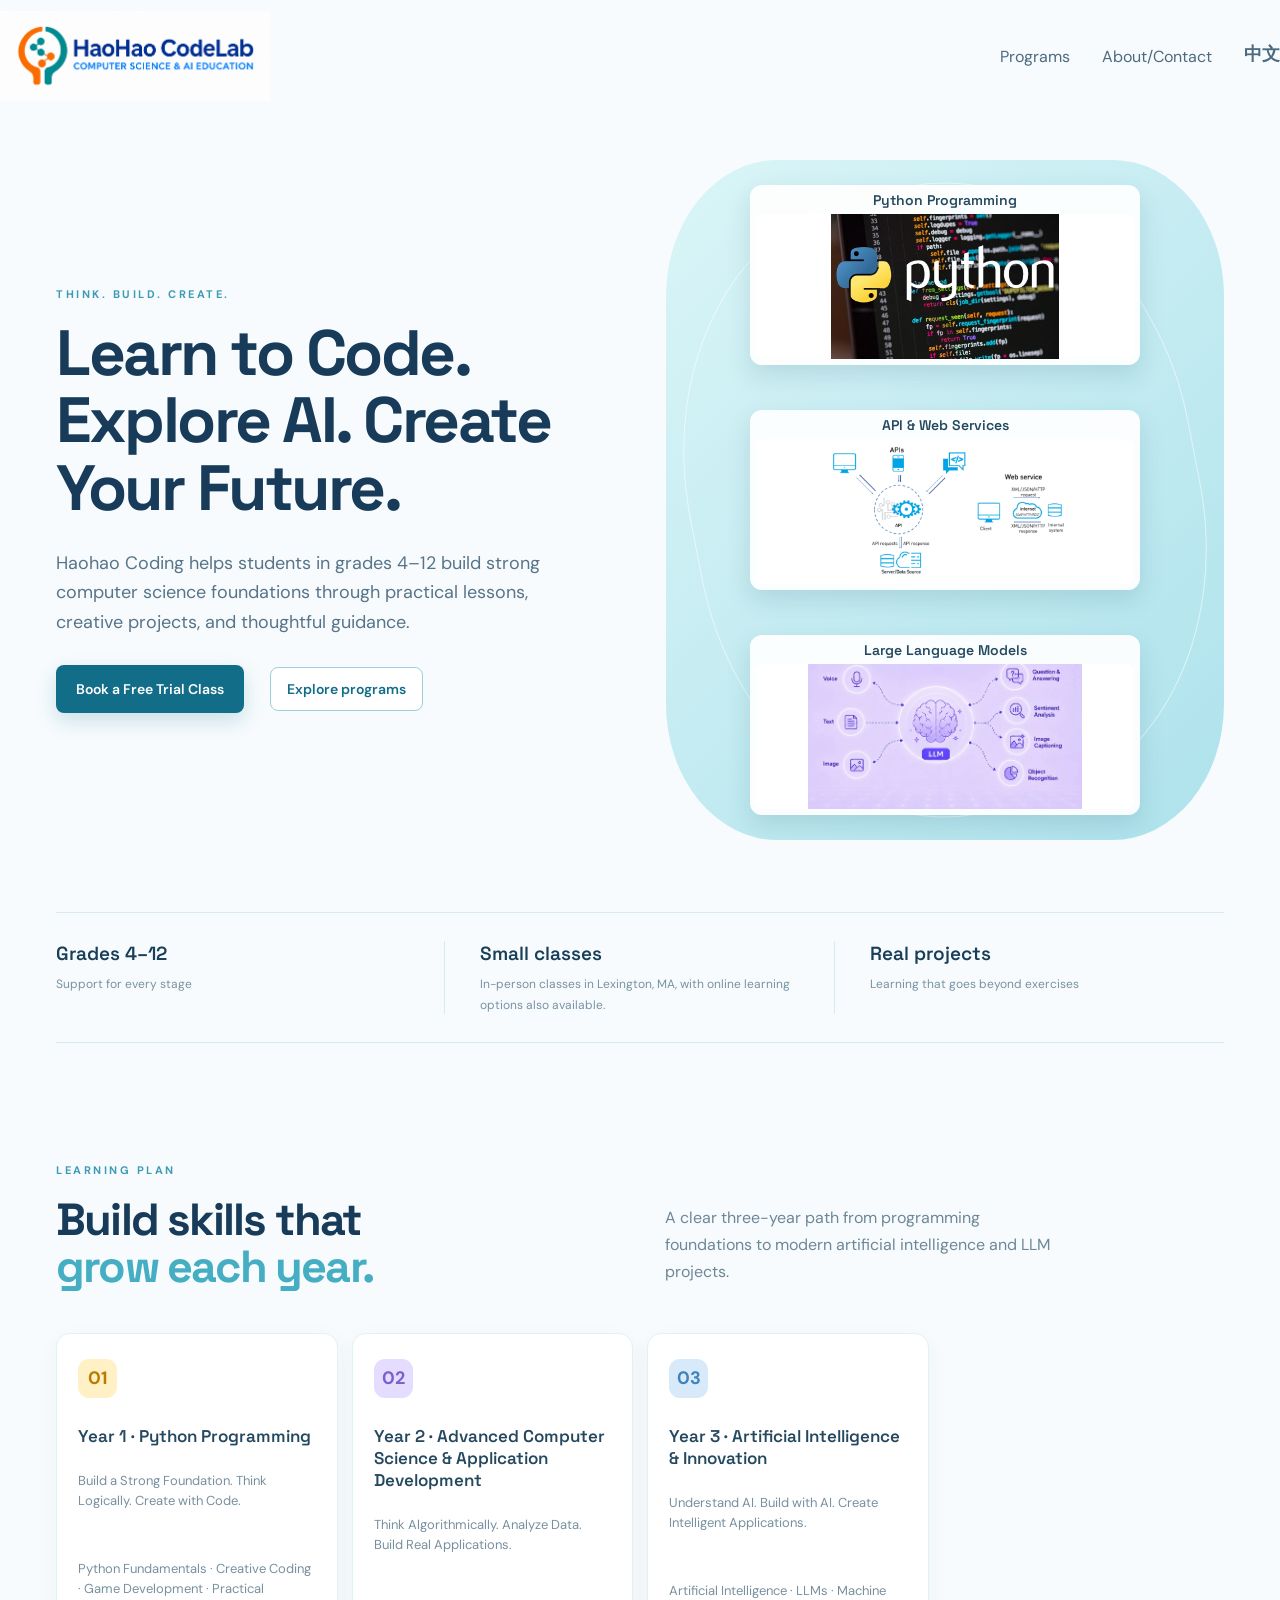
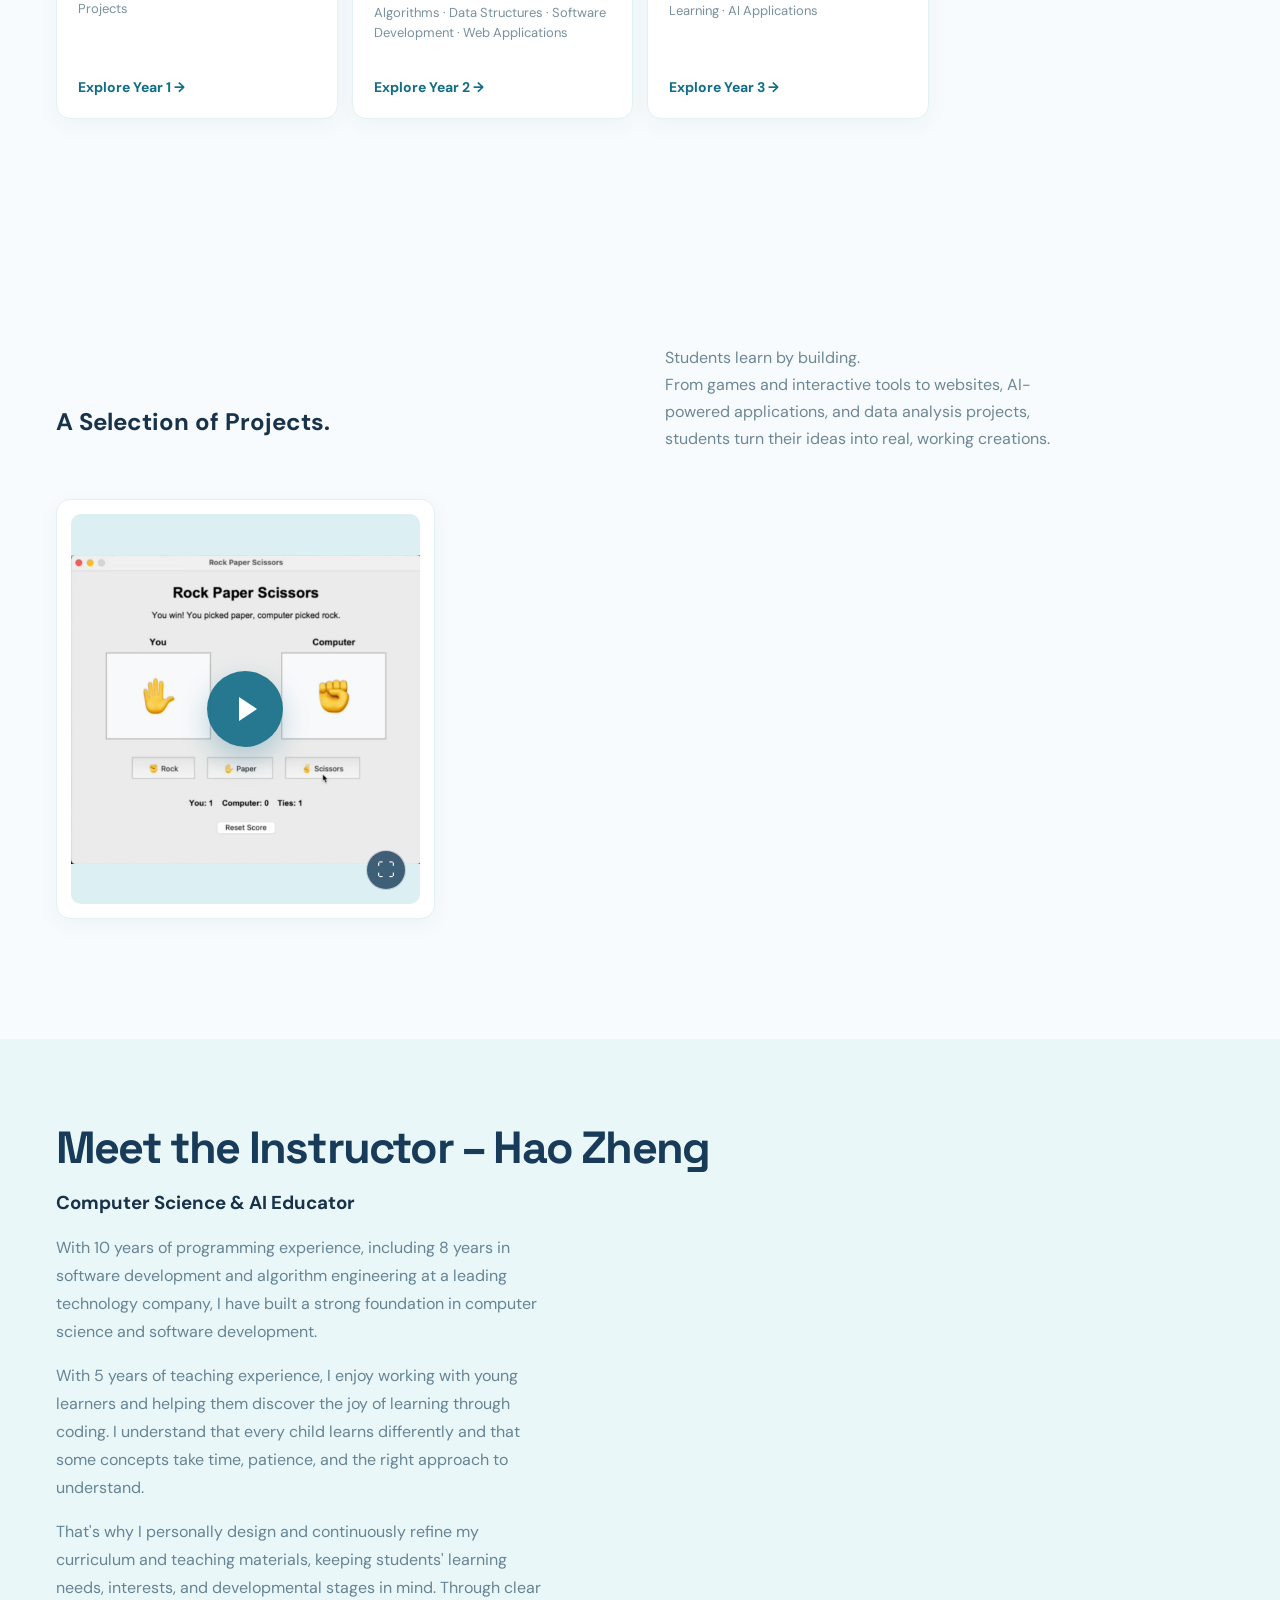
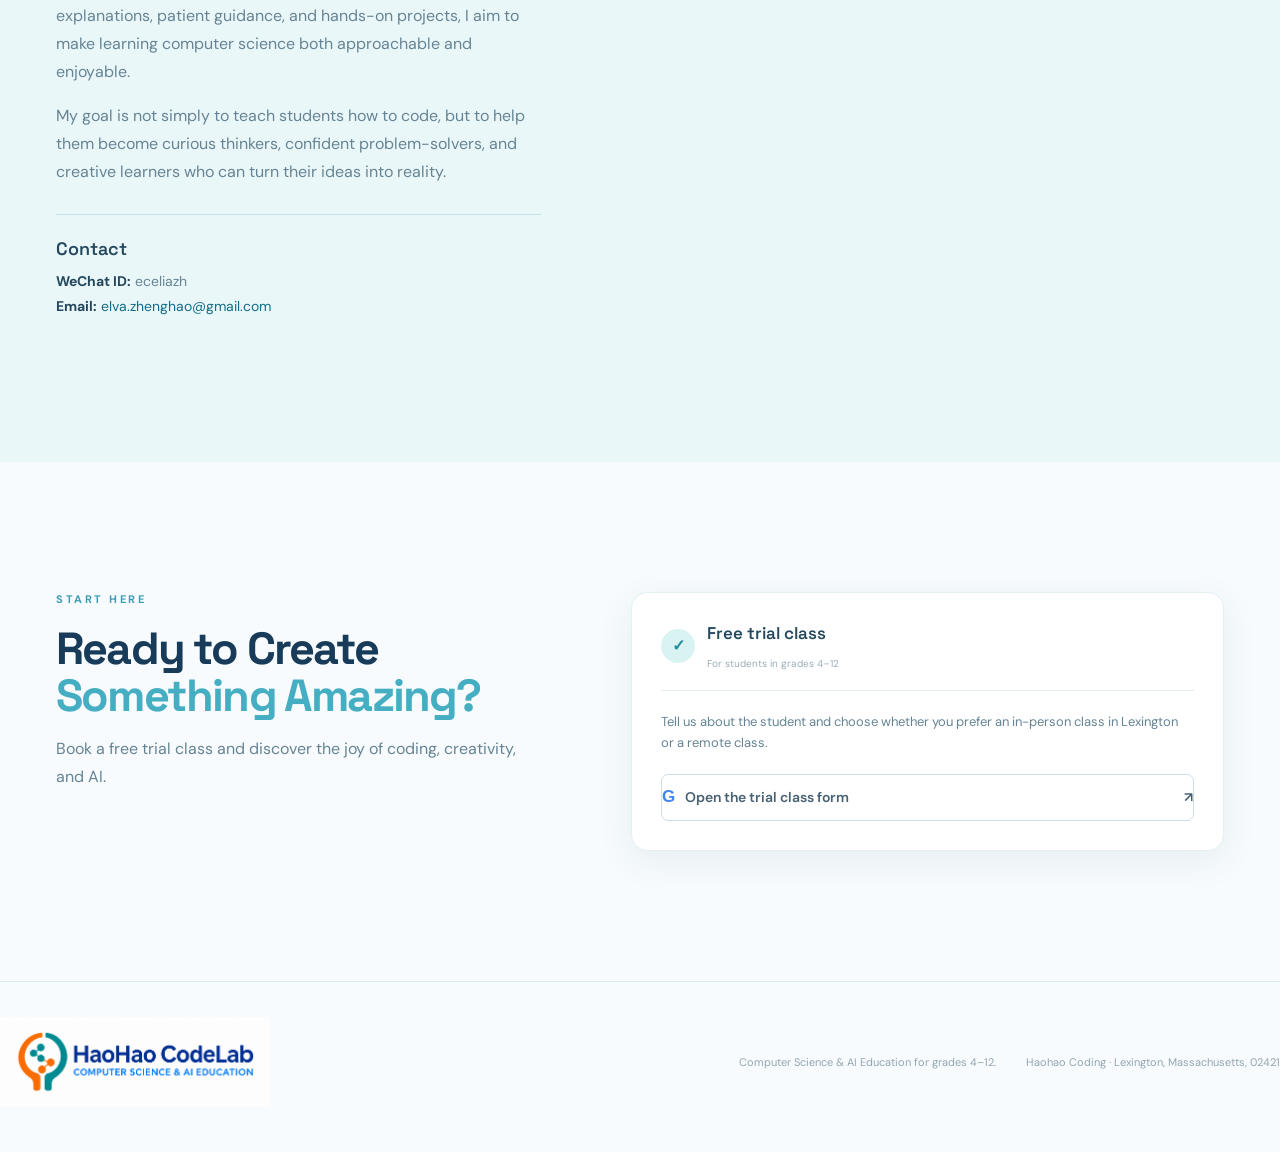
==== commit 8d0e97bd: "update" ====
--- a/index.html
+++ b/index.html
@@ -6,8 +6,8 @@
 <main id="top">
 <section class="hero-home"><div class="hero-copy"><p class="eyebrow">THINK. BUILD. CREATE.</p><h1>Learn to Code.<br><span>Explore AI. Create Your Future.</span></h1><p class="hero-lede">Haohao Coding helps students in grades 4–12 build strong computer science foundations through practical lessons, creative projects, and thoughtful guidance.</p><div class="hero-actions"><a class="button primary" href="https://docs.google.com/forms/d/e/1FAIpQLSfw8Fg6FSAq78Fn_FIO5PRlgtkp22YzAFxEVlggDdNf_swtWg/viewform?usp=header">Book a Free Trial Class</a><a class="button program-jump" href="#programs">Explore programs</a></div></div><div class="hero-art"><div class="visual-cards"><article class="visual-card"><img src="static/python-programming.png" alt="Python programming"><strong>Python Programming</strong></article><article class="visual-card"><img src="static/api-web-service.png" alt="API and web services"><strong>API &amp; Web Services</strong></article><article class="visual-card"><img src="static/llm-applications.png" alt="Large language model applications"><strong>Large Language Models</strong></article></div><div class="spark">✦</div></div></section>
 <section class="trust-row"><div><strong>Grades 4–12</strong><span>Support for every stage</span></div><div><strong>Small classes</strong><span>In-person classes in Lexington, MA, with online learning options also available.</span></div><div><strong>Real projects</strong><span>Learning that goes beyond exercises</span></div></section>
-<section id="programs" class="section"><div class="section-heading"><div><p class="eyebrow">课程计划 · LEARNING PLAN</p><h2>Build skills that<br><span>grow each year.</span></h2></div><p>A clear three-year path from programming foundations to modern artificial intelligence and LLM projects.</p></div><div class="program-grid"><article><div class="program-icon python">01</div><h3>Year 1 · Python Programming</h3><p>Build a Strong Foundation. Think Logically. Create with Code.</p><p>Python Fundamentals · Creative Coding · Game Development · Practical Projects</p><a class="text-link course-link" href="year1.html">Explore Year 1 →</a></article><article><div class="program-icon algorithms">02</div><h3>Year 2 · Advanced Computer Science &amp; Application Development</h3><p>Think Algorithmically. Analyze Data. Build Real Applications.</p><p>Algorithms · Data Structures · Software Development · Web Applications</p><a class="text-link course-link" href="year2.html">Explore Year 2 →</a></article><article><div class="program-icon ai">03</div><h3>Year 3 · Artificial Intelligence &amp; Innovation</h3><p>Understand AI. Build with AI. Create Intelligent Applications.</p><p>Artificial Intelligence · LLMs · Machine Learning · AI Applications</p><a class="text-link course-link" href="year3.html">Explore Year 3 →</a></article></div></section>
-<section id="projects" class="projects-section"><div class="section-heading"><div><h2>A Selection of <span>Projects.</span></h2></div><p>Students learn by building.<br>From games and interactive tools to websites, AI-powered applications, and data analysis projects, students turn their ideas into real, working creations.</p></div><div class="project-grid"><article class="project-card"><div class="video-preview"><img class="video-preview-image" src="static/rockpaperscissors.png" alt="Rock Paper Scissors project preview"><video preload="none" playsinline aria-label="Rock Paper Scissors project video"><source src="static/projects.mp4" type="video/mp4">Your browser does not support the video tag.</video><button class="video-play-button" type="button" aria-label="Play project video"></button><button class="video-fullscreen-button" type="button" aria-label="View video fullscreen">⛶</button></div></article></div></section><section id="about" class="about-section"><div class="about-copy"><h2 class="instructor-heading">Meet the Instructor – Hao Zheng</h2><h3>Computer Science &amp; AI Educator | Programming Instructor</h3><p>With 10 years of programming experience, including 8 years in software development and algorithm engineering at a leading technology company, I have built a strong foundation in computer science and software development.</p><p>With 5 years of teaching experience, I enjoy working with young learners and helping them discover the joy of learning through coding. I understand that every child learns differently and that some concepts take time, patience, and the right approach to understand.</p><p>That's why I personally design and continuously refine my curriculum and teaching materials, keeping students' learning needs, interests, and developmental stages in mind. Through clear explanations, patient guidance, and hands-on projects, I aim to make learning computer science both approachable and enjoyable.</p><p>My goal is not simply to teach students how to code, but to help them become curious thinkers, confident problem-solvers, and creative learners who can turn their ideas into reality.</p><div id="contact" class="contact-details"><h3>Contact</h3><p><strong>WeChat ID:</strong> eceliazh</p><p><strong>Email:</strong> <a href="mailto:elva.zhenghao@gmail.com">elva.zhenghao@gmail.com</a></p></div></div></section>
+<section id="programs" class="section"><div class="section-heading"><div><p class="eyebrow">LEARNING PLAN</p><h2>Build skills that<br><span>grow each year.</span></h2></div><p>A clear three-year path from programming foundations to modern artificial intelligence and LLM projects.</p></div><div class="program-grid"><article><div class="program-icon python">01</div><h3>Year 1 · Python Programming</h3><p>Build a Strong Foundation. Think Logically. Create with Code.</p><p>Python Fundamentals · Creative Coding · Game Development · Practical Projects</p><a class="text-link course-link" href="year1.html">Explore Year 1 →</a></article><article><div class="program-icon algorithms">02</div><h3>Year 2 · Advanced Computer Science &amp; Application Development</h3><p>Think Algorithmically. Analyze Data. Build Real Applications.</p><p>Algorithms · Data Structures · Software Development · Web Applications</p><a class="text-link course-link" href="year2.html">Explore Year 2 →</a></article><article><div class="program-icon ai">03</div><h3>Year 3 · Artificial Intelligence &amp; Innovation</h3><p>Understand AI. Build with AI. Create Intelligent Applications.</p><p>Artificial Intelligence · LLMs · Machine Learning · AI Applications</p><a class="text-link course-link" href="year3.html">Explore Year 3 →</a></article></div></section>
+<section id="projects" class="projects-section"><div class="section-heading"><div><h2>A Selection of <span>Projects.</span></h2></div><p>Students learn by building.<br>From games and interactive tools to websites, AI-powered applications, and data analysis projects, students turn their ideas into real, working creations.</p></div><div class="project-grid"><article class="project-card"><div class="video-preview"><img class="video-preview-image" src="static/rockpaperscissors.png" alt="Rock Paper Scissors project preview"><video preload="none" playsinline aria-label="Rock Paper Scissors project video"><source src="static/projects.mp4" type="video/mp4">Your browser does not support the video tag.</video><button class="video-play-button" type="button" aria-label="Play project video"></button><button class="video-fullscreen-button" type="button" aria-label="View video fullscreen">⛶</button></div></article></div></section><section id="about" class="about-section"><div class="about-copy"><h2 class="instructor-heading">Meet the Instructor – Hao Zheng</h2><h3>Computer Science &amp; AI Educator</h3><p>With 10 years of programming experience, including 8 years in software development and algorithm engineering at a leading technology company, I have built a strong foundation in computer science and software development.</p><p>With 5 years of teaching experience, I enjoy working with young learners and helping them discover the joy of learning through coding. I understand that every child learns differently and that some concepts take time, patience, and the right approach to understand.</p><p>That's why I personally design and continuously refine my curriculum and teaching materials, keeping students' learning needs, interests, and developmental stages in mind. Through clear explanations, patient guidance, and hands-on projects, I aim to make learning computer science both approachable and enjoyable.</p><p>My goal is not simply to teach students how to code, but to help them become curious thinkers, confident problem-solvers, and creative learners who can turn their ideas into reality.</p><div id="contact" class="contact-details"><h3>Contact</h3><p><strong>WeChat ID:</strong> eceliazh</p><p><strong>Email:</strong> <a href="mailto:elva.zhenghao@gmail.com">elva.zhenghao@gmail.com</a></p></div></div></section>
 <section id="trial" class="trial-section"><div><p class="eyebrow">START HERE</p><h2>Ready to Create<br><span>Something Amazing?</span></h2><p>Book a free trial class and discover the joy of coding, creativity, and AI.</p></div><div class="trial-card trial-card-link" role="link" tabindex="0" data-form-url="https://docs.google.com/forms/d/e/1FAIpQLSfw8Fg6FSAq78Fn_FIO5PRlgtkp22YzAFxEVlggDdNf_swtWg/viewform?usp=header"><div class="form-intro"><span class="form-check">✓</span><div><strong>Free trial class</strong><small>For students in grades 4–12</small></div></div><p class="form-copy">Tell us about the student and choose whether you prefer an in-person class in Lexington or a remote class.</p><a class="google-button google-link" href="https://docs.google.com/forms/d/e/1FAIpQLSfw8Fg6FSAq78Fn_FIO5PRlgtkp22YzAFxEVlggDdNf_swtWg/viewform?usp=header" target="_blank" rel="noopener"><span class="google-g">G</span> Open the trial class form <span class="link-arrow">↗</span></a></div></section>
 </main><footer><a class="brand logo-brand" href="#top"><img src="static/logo-english.png" alt="HaoHao CodeLab"></a><p>Computer Science &amp; AI Education for grades 4–12.</p><span>Haohao Coding · Lexington, Massachusetts, 02421</span></footer>
 <script src="static/video-preview.js"></script></body></html>
--- a/static/style.css
+++ b/static/style.css
@@ -28,7 +28,12 @@
 .project-video{display:block;width:100%;height:160px;object-fit:contain;border-radius:10px;background:#eaf8fa}
 .hero-copy h1 span{color:#173b59}
 .video-preview{position:relative;overflow:hidden;height:clamp(210px,32vw,390px);border-radius:10px;background:#dceff2}.video-preview video,.video-preview-image{display:block;width:100%;height:100%;object-fit:contain;background:#dceff2}.video-preview video{display:none}.video-preview.is-playing video{display:block}.video-preview.is-playing .video-preview-image{display:none}.video-play-button{position:absolute;z-index:2;left:50%;top:50%;width:76px;height:76px;border:0;border-radius:50%;transform:translate(-50%,-50%);display:grid;place-items:center;background:#126d88e8;color:#fff;cursor:pointer;box-shadow:0 12px 28px #126d8845;transition:all .25s ease}.video-play-button:before{content:'';margin-left:5px;border-top:12px solid transparent;border-bottom:12px solid transparent;border-left:18px solid currentColor}.video-preview.is-playing .video-play-button{left:18px;top:auto;bottom:18px;width:46px;height:46px;transform:none;background:#173b59dd}.video-preview.is-playing .video-play-button:before{width:14px;height:17px;margin-left:0;border:0;border-left:4px solid currentColor;border-right:4px solid currentColor}.video-play-button:hover{transform:translate(-50%,-50%) scale(1.08);background:#0d5870;box-shadow:0 16px 34px #126d8860}.video-preview.is-playing .video-play-button:hover{transform:scale(1.08)}.video-fullscreen-button{position:absolute;z-index:3;right:14px;bottom:14px;width:40px;height:40px;border:1px solid #ffffffaa;border-radius:50%;background:#173b59cc;color:#fff;cursor:pointer;font-size:18px;line-height:1;transition:background .2s ease,transform .2s ease}.video-fullscreen-button:hover{background:#126d88;transform:scale(1.06)}.video-preview:focus-within{outline:3px solid #45aec255;outline-offset:3px}.video-preview:fullscreen{width:100vw;height:100vh;border-radius:0;background:#071e2c}.video-preview:fullscreen video{object-fit:contain}.video-preview:fullscreen .video-fullscreen-button{right:24px;bottom:24px}
-@media(max-width:800px){.site-header{height:auto;min-height:75px;padding:10px 0;gap:10px;align-items:center}.logo-brand{width:135px;flex:0 0 135px}nav{flex:1;justify-content:flex-end;flex-wrap:wrap;gap:7px 10px}nav a:not(.nav-cta){display:inline-block;font-size:11px;white-space:nowrap}.nav-cta{padding:8px 10px;font-size:11px!important;white-space:nowrap}.hero-lede{font-size:16px}.section-heading p:last-child{font-size:14px}.about-copy h2,.trial-section h2,.section h2{font-size:36px}.video-preview{height:clamp(210px,70vw,320px)}}
+@media(max-width:800px){.site-header{height:auto;min-height:75px;padding:10px 0;gap:10px;align-items:center}.logo-brand{width:135px;flex:0 0 135px}nav{flex:1;justify-content:flex-end;flex-wrap:wrap;gap:7px 10px}nav a:not(.nav-cta){display:inline-block;font-size:11px;white-space:nowrap}.nav-cta{padding:8px 10px;font-size:11px!important;white-space:nowrap}.hero-lede{font-size:16px}.section-heading p:last-child{font-size:14px}.about-copy h2,.trial-section h2,.section h2{font-size:36px}.project-grid{grid-template-columns:1fr}.project-card{width:100%}.video-preview{width:100%;height:clamp(210px,70vw,320px)}}
+.about-copy{min-width:0}.about-copy>p:not(.eyebrow){max-width:100%}
+.program-jump{border:1px solid #9ecfdc;background:#fff;color:#126d88;box-shadow:none;padding:12px 16px}.program-jump:hover{background:#eaf7f9;border-color:#45aec2}
+.trial-card-link{cursor:pointer;transition:transform .2s ease,box-shadow .2s ease}.trial-card-link:hover{transform:translateY(-2px);box-shadow:0 14px 38px #254d6022}.trial-card-link:focus-visible{outline:3px solid #45aec255;outline-offset:4px}
+#contact{scroll-margin-top:35vh}
+@media(max-width:800px){body{overflow-x:hidden}.about-copy{width:100%;max-width:100%}.about-copy h3{font-size:16px;line-height:1.5;overflow-wrap:anywhere}.about-copy>p:not(.eyebrow){font-size:15px;line-height:1.85;overflow-wrap:anywhere}.contact-details{max-width:100%}.contact-details a{overflow-wrap:anywhere}.instructor-heading{white-space:normal!important}}
 .projects-section .section-heading>.eyebrow{font-size:36px;letter-spacing:1px;line-height:1.2;color:#173b59;font-weight:800}
 @media(max-width:800px){.projects-section .section-heading>.eyebrow{font-size:30px}}
 .course-header{padding:0 56px}.course-detail{padding-top:42px;padding-bottom:110px;max-width:1050px}.back-link{color:#4d6b7f;text-decoration:none;font-size:14px}.course-hero{padding:70px 0 55px}.course-hero h1{font:600 clamp(42px,6vw,72px)/1.05 'Space Grotesk';letter-spacing:-2px;color:#173b59;margin:0 0 22px}.course-lede{font-size:23px;line-height:1.45;color:#24485e;margin:0 0 18px}.course-topics{color:#3d9bb6;font-size:15px;line-height:1.7}.course-modules{display:grid;grid-template-columns:repeat(2,1fr);gap:16px}.course-modules article{background:#fff;border:1px solid #e4f1f3;border-radius:14px;padding:25px;box-shadow:0 6px 22px #294d5d0b}.course-modules h2,.course-summary h2{font:600 22px/1.25 'Space Grotesk';color:#24485e;margin:0 0 14px}.course-modules p,.course-summary p{color:#668494;line-height:1.75;margin:0 0 16px}.course-modules span{display:block;color:#3d9bb6;font-size:13px;line-height:1.7}.course-summary{margin-top:70px;padding:42px;background:#eaf7f9;border-radius:18px}.course-summary h2:not(:first-child){margin-top:42px}.course-summary ul{padding-left:20px;color:#527385;line-height:1.8}.course-summary li{padding:5px 0}.course-summary strong{color:#24485e}.course-link{display:inline-block;margin-top:7px;color:#126d88;font-weight:700}.course-header .logo-brand{width:270px}
@@ -45,3 +50,6 @@
 .instructor-heading{white-space:nowrap}
 @media(max-width:800px){.instructor-heading{font-size:30px!important;letter-spacing:-1.2px!important}}
 .contact-details{margin-top:28px;padding-top:22px;border-top:1px solid #c7e5e9}.contact-details h3{font:600 18px 'Space Grotesk';color:#24485e;margin:0 0 12px}.contact-details p{margin:7px 0;color:#668494;font-size:14px}.contact-details strong{color:#24485e}.contact-details a{color:#126d88;text-decoration:none}.contact-details a:hover{text-decoration:underline}
+.site-header nav a{font-size:16px}
+.site-header nav a.lang-switch{flex-basis:100%;text-align:right;font-size:18px;font-weight:600;margin-top:-4px}
+@media(max-width:800px){.site-header nav a:not(.nav-cta){font-size:12px}}
